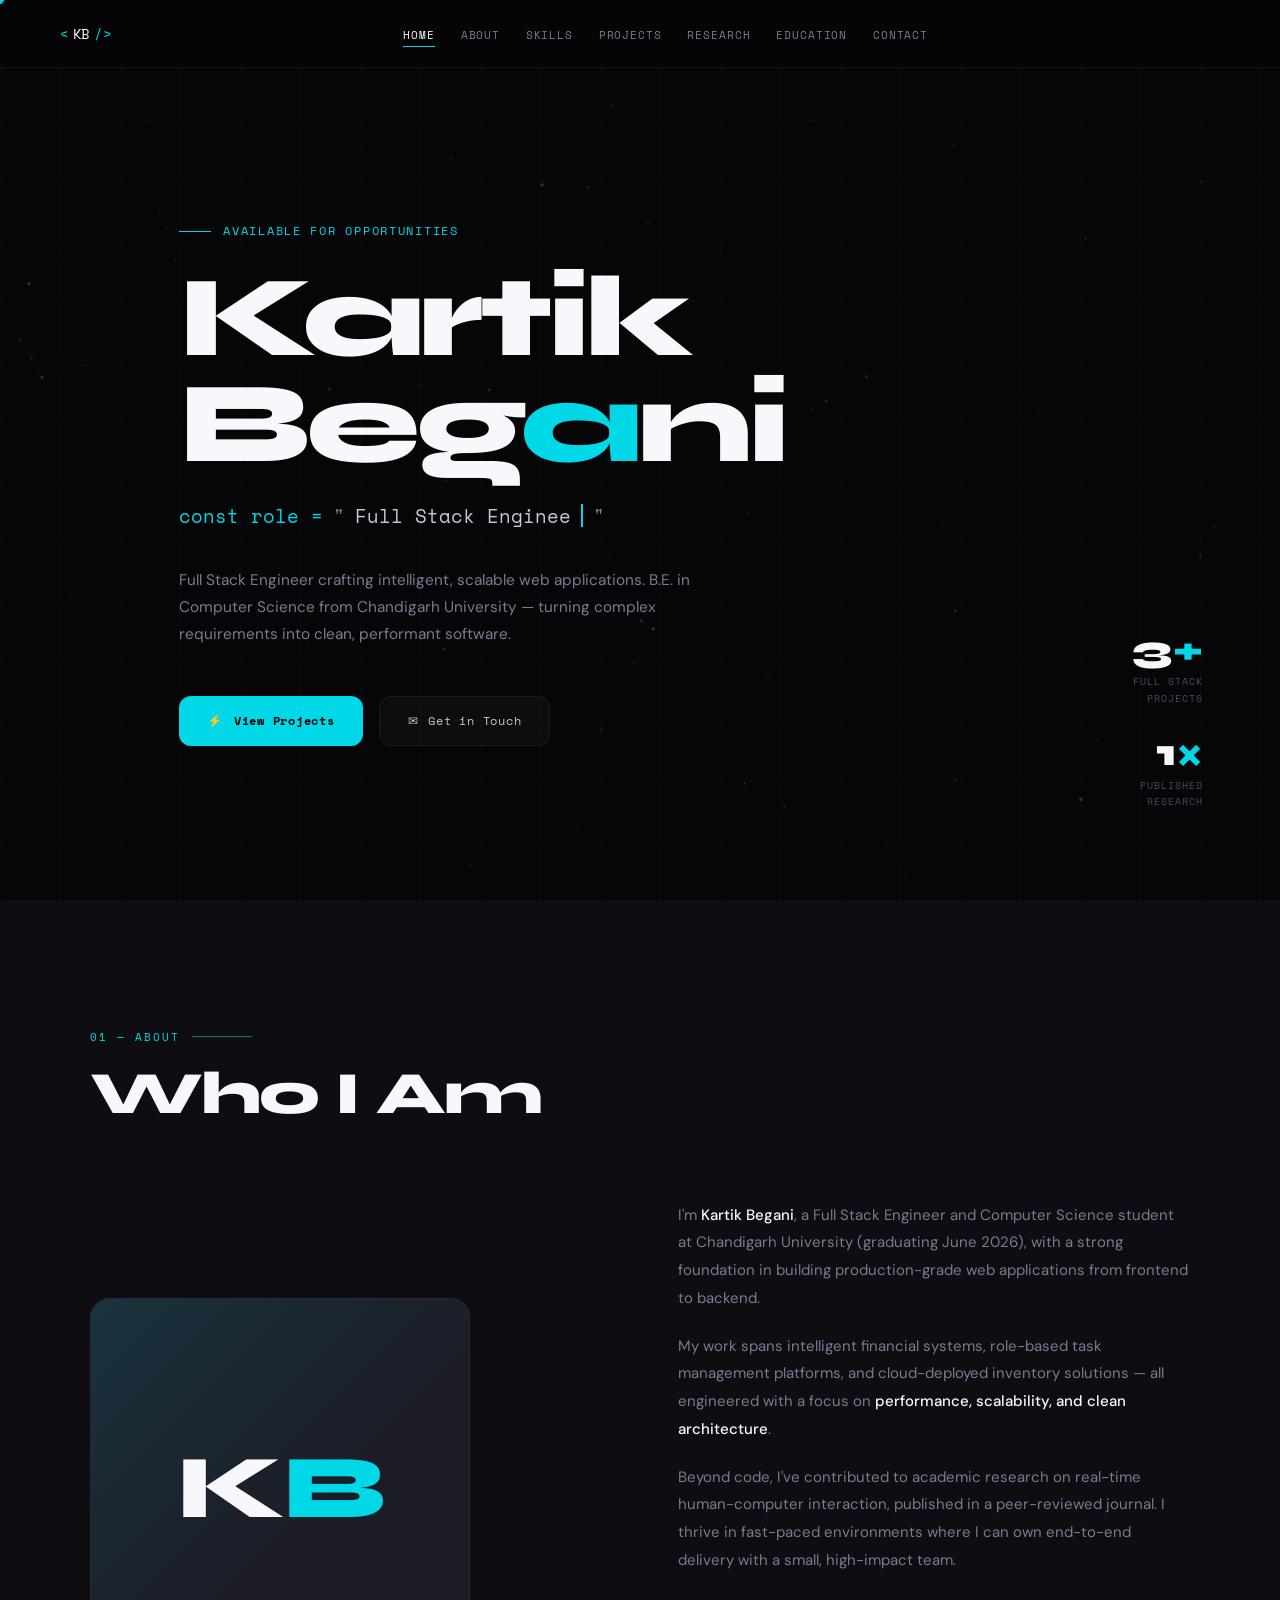
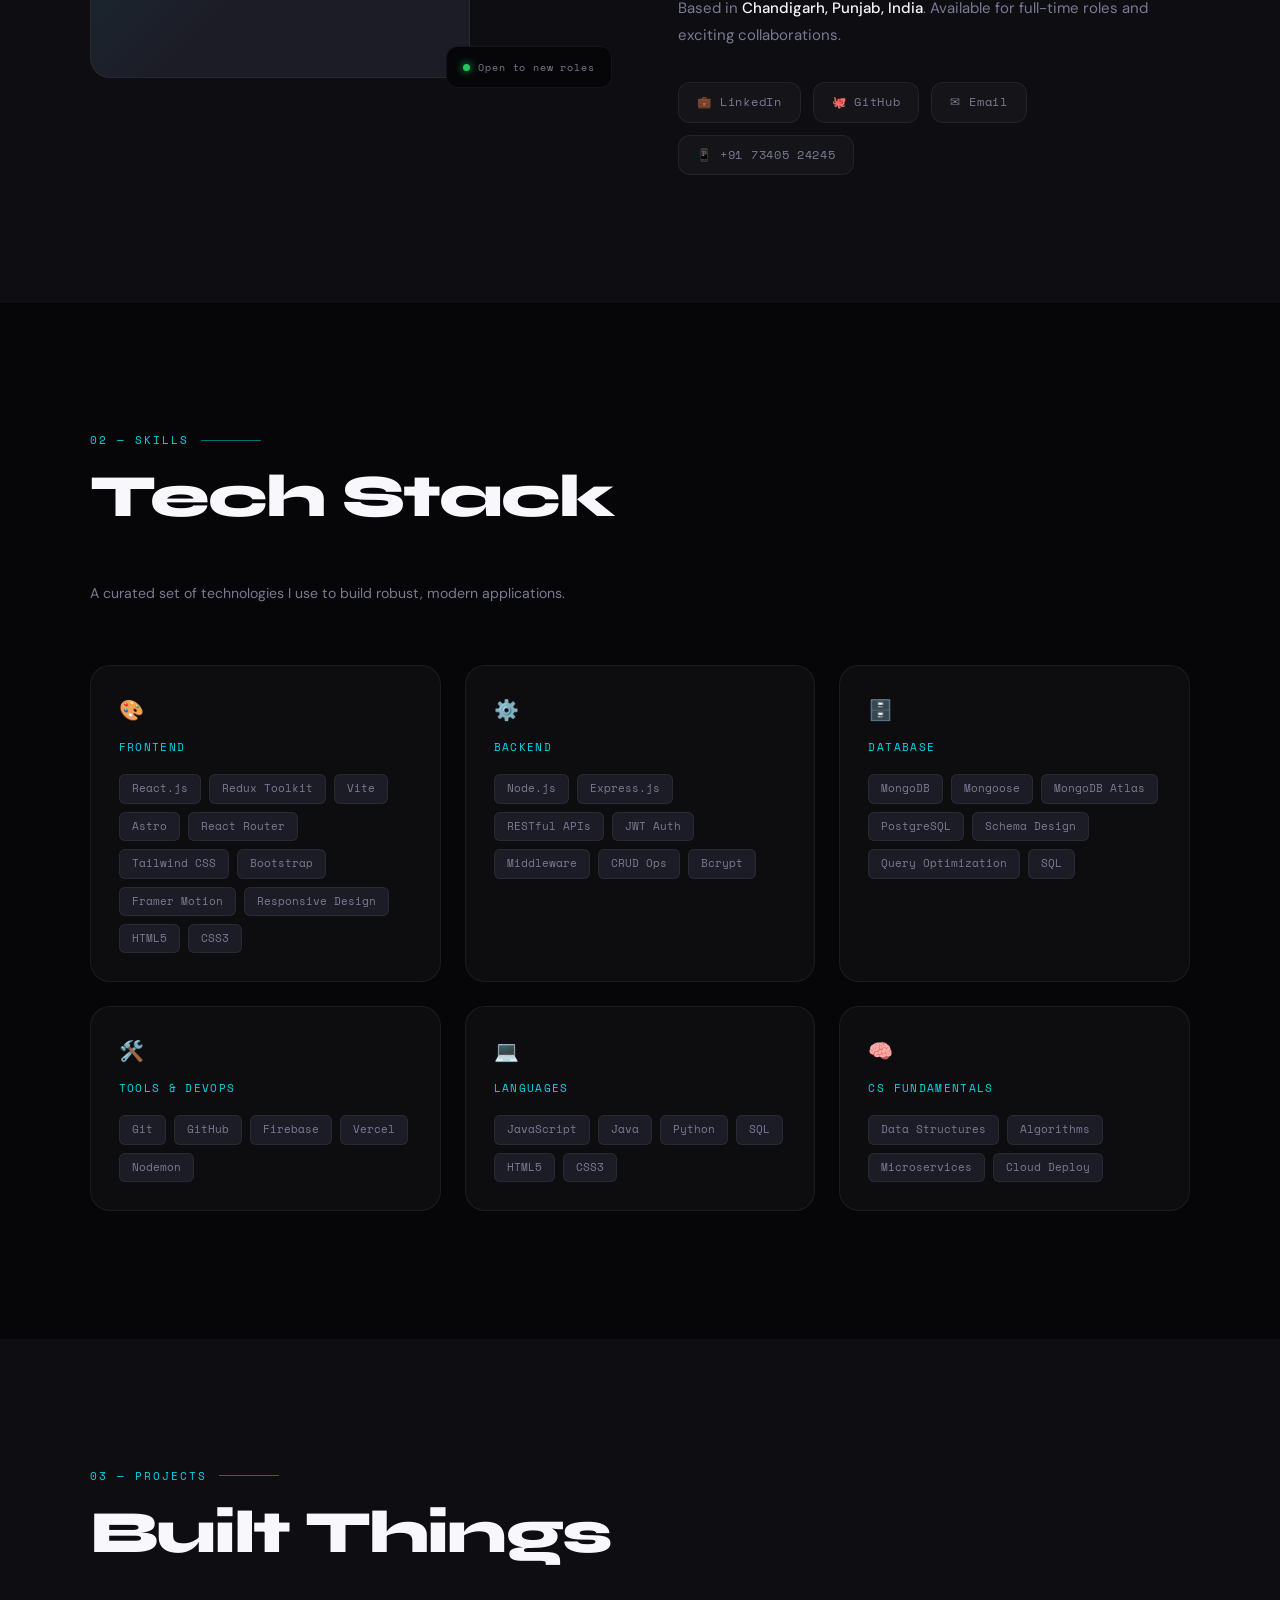
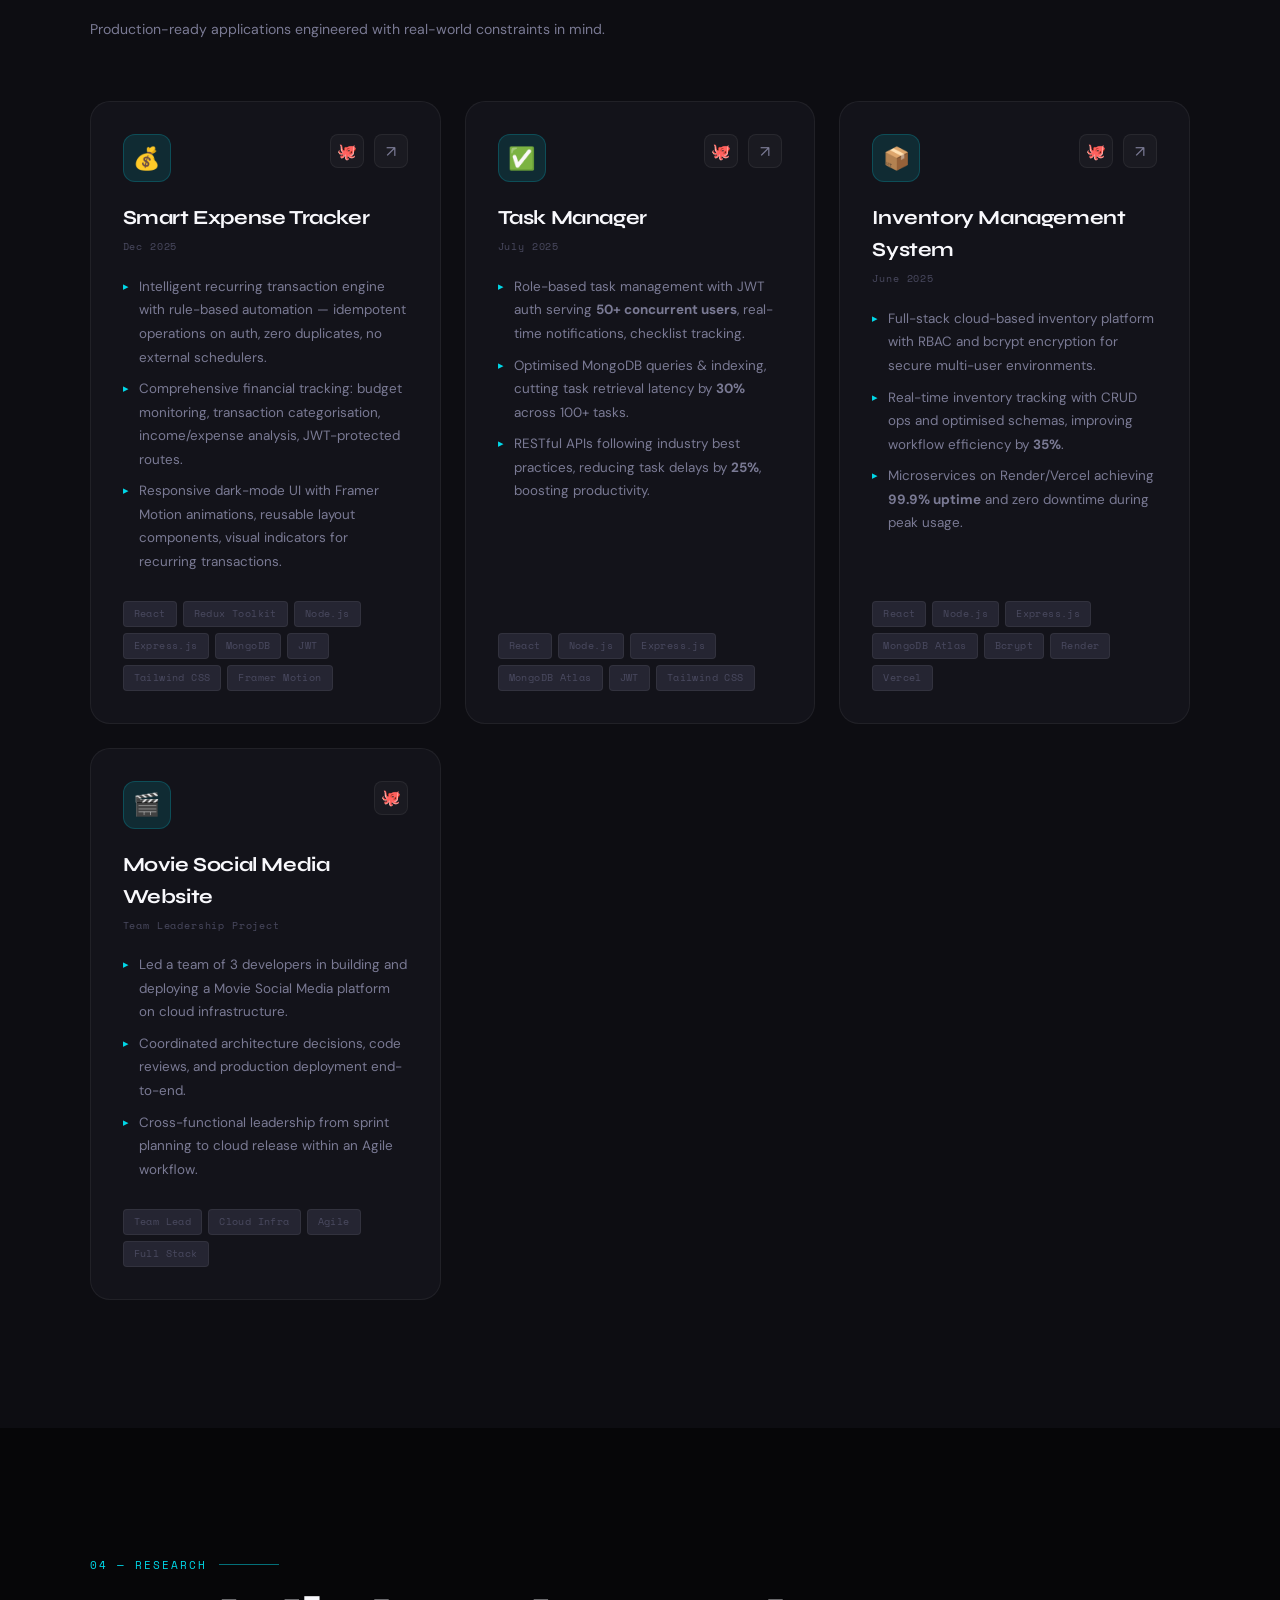
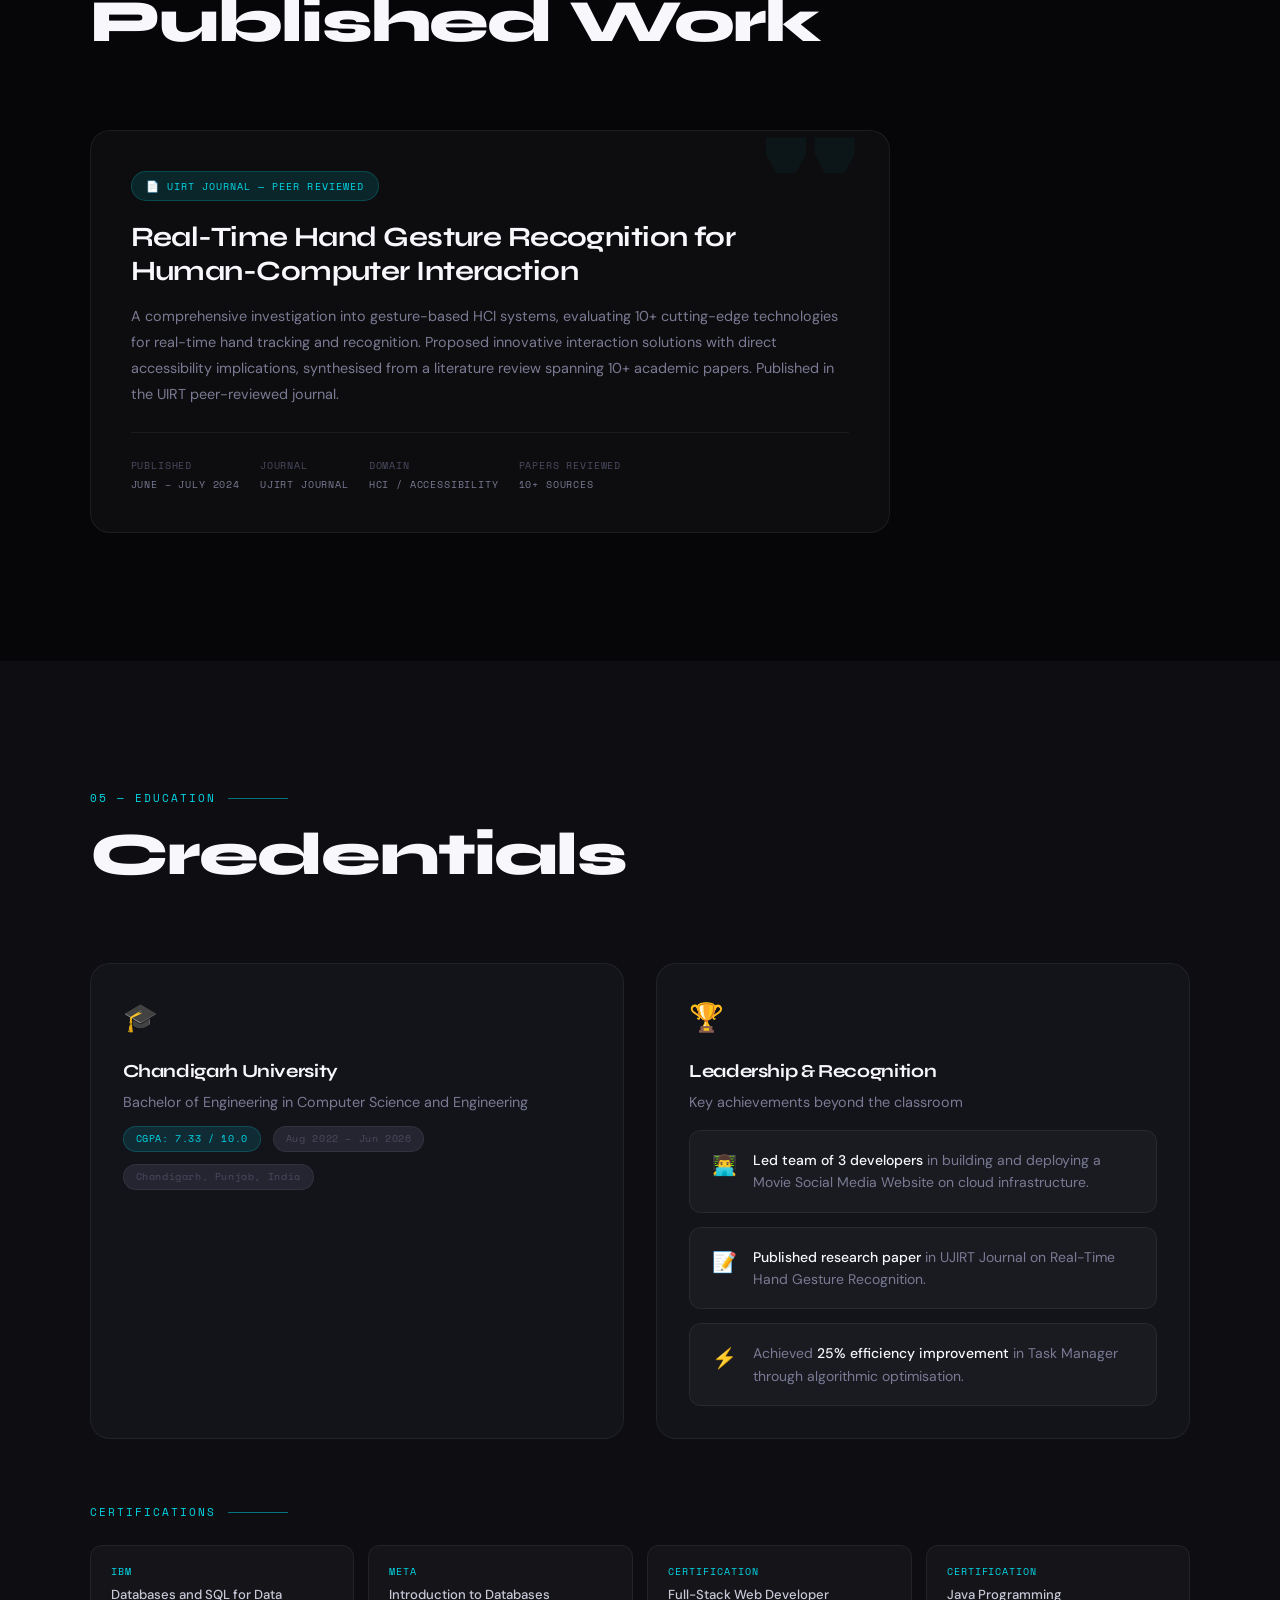
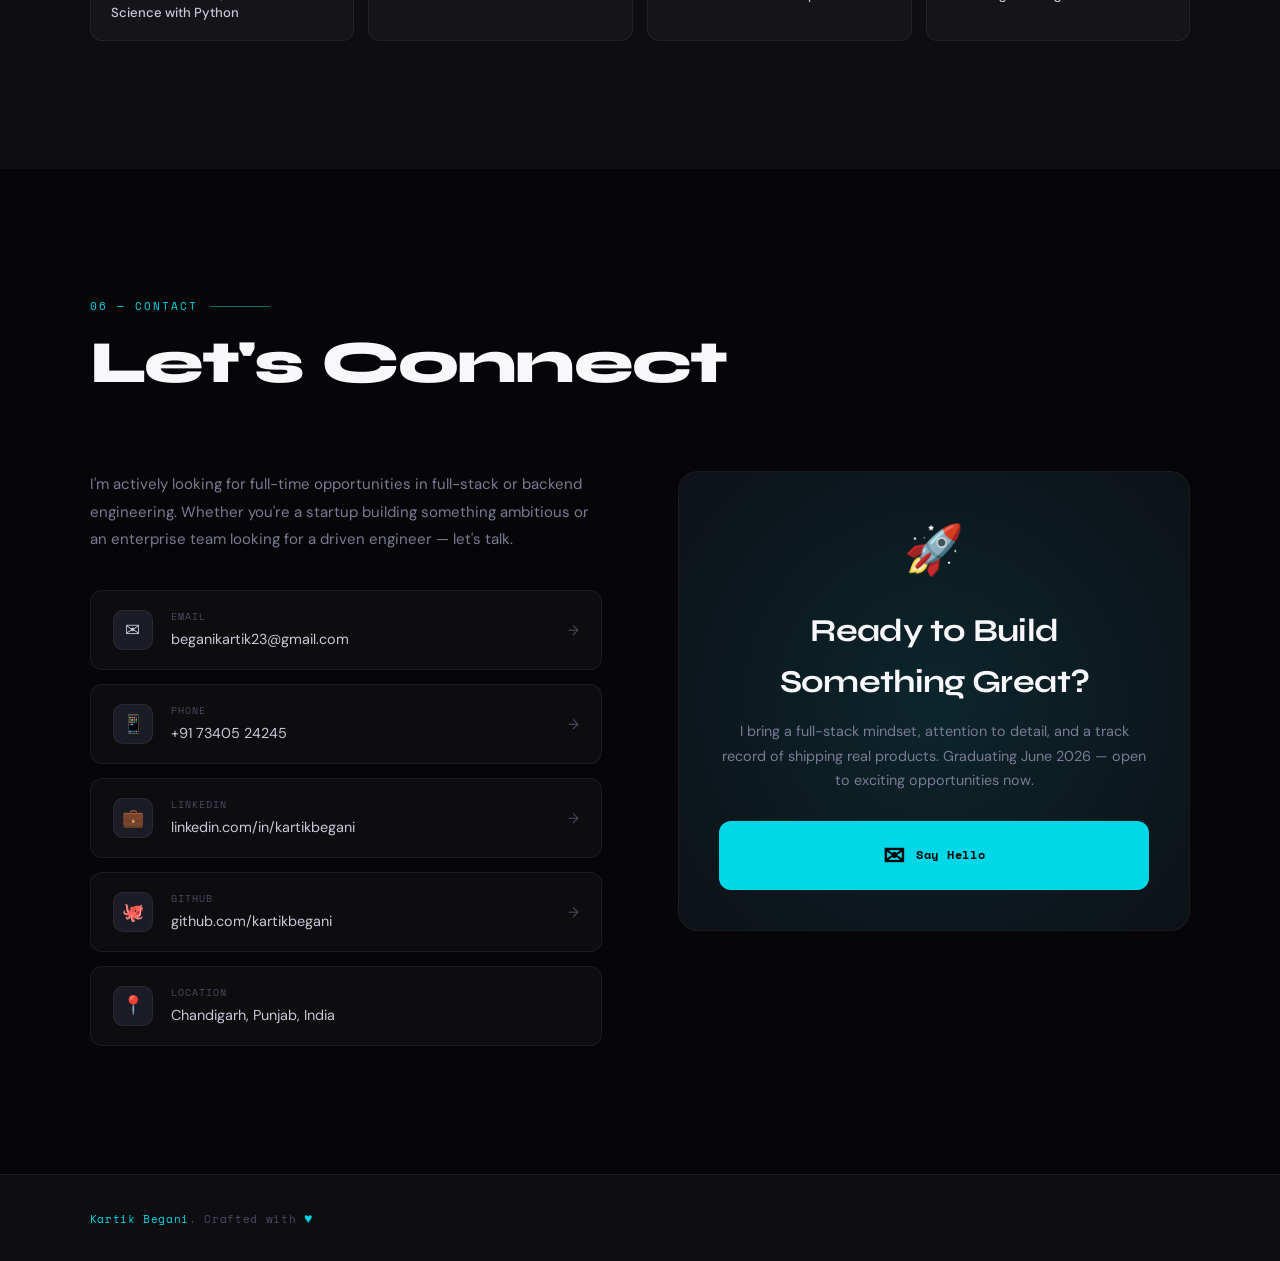
==== index.html @ 0af0e919 "Portfolio" ====
<!DOCTYPE html>
<html lang="en" data-theme="dark">
<head>
<meta charset="UTF-8">
<meta name="viewport" content="width=device-width, initial-scale=1.0">
<title>Kartik Begani — Full Stack Engineer</title>
<link rel="preconnect" href="https://fonts.googleapis.com">
<link rel="preconnect" href="https://fonts.gstatic.com" crossorigin>
<link href="https://fonts.googleapis.com/css2?family=Syne:wght@400;500;600;700;800&family=Space+Mono:ital,wght@0,400;0,700;1,400&family=DM+Sans:ital,opsz,wght@0,9..40,300;0,9..40,400;0,9..40,500;1,9..40,300&display=swap" rel="stylesheet">

<style>
/* ============================================================
   CSS CUSTOM PROPERTIES
============================================================ */
:root {
  --bg-0: #060608;
  --bg-1: #0d0d12;
  --bg-2: #13131a;
  --bg-3: #1c1c26;
  --bg-4: #252532;
  --surface: rgba(255,255,255,0.03);
  --surface-hover: rgba(255,255,255,0.06);
  --border: rgba(255,255,255,0.06);
  --border-hover: rgba(0,210,220,0.3);
  --accent: #00d8e8;
  --accent-dim: rgba(0,216,232,0.12);
  --accent-glow: rgba(0,216,232,0.25);
  --accent-2: #7b5ea7;
  --accent-3: #e879a0;
  --text-0: #f8f8fc;
  --text-1: #c8c8d8;
  --text-2: #7a7a94;
  --text-3: #4a4a60;
  --font-display: 'Syne', sans-serif;
  --font-mono: 'Space Mono', monospace;
  --font-body: 'DM Sans', sans-serif;
  --nav-h: 68px;
  --radius: 12px;
  --radius-lg: 20px;
  --transition: 0.3s cubic-bezier(0.4, 0, 0.2, 1);
}

/* ============================================================
   RESET & BASE  — hide native cursor, show only dot+ring
============================================================ */
* { box-sizing: border-box; margin: 0; padding: 0; cursor: none !important; }
*::before, *::after { box-sizing: border-box; }
html { scroll-behavior: smooth; font-size: 16px; }
body {
  font-family: var(--font-body);
  background: var(--bg-0);
  color: var(--text-1);
  line-height: 1.6;
  overflow-x: hidden;
}
a { color: inherit; text-decoration: none; }
img { display: block; max-width: 100%; }
ul { list-style: none; }
button { border: none; background: none; font-family: inherit; }

/* On touch / no-hover devices restore normal cursor */
@media (hover: none) {
  * { cursor: auto !important; }
  #cursor-dot, #cursor-ring { display: none !important; }
}

/* ============================================================
   SCROLL PROGRESS BAR
============================================================ */
#progress-bar {
  position: fixed; top: 0; left: 0;
  height: 2px; width: 0%;
  background: linear-gradient(90deg, var(--accent), var(--accent-2), var(--accent-3));
  z-index: 1000;
  transition: width 0.1s linear;
}

/* ============================================================
   CUSTOM CURSOR  — small dot centred inside a larger ring
============================================================ */
#cursor-dot {
  position: fixed;
  width: 7px; height: 7px;
  background: var(--accent);
  border-radius: 50%;
  pointer-events: none;
  z-index: 10000;
  transform: translate(-50%, -50%);
  top: 0; left: 0;
  transition: width .2s, height .2s;
  will-change: left, top;
}
#cursor-ring {
  position: fixed;
  width: 34px; height: 34px;
  border: 1.5px solid rgba(0,216,232,0.45);
  border-radius: 50%;
  pointer-events: none;
  z-index: 9999;
  transform: translate(-50%, -50%);
  top: 0; left: 0;
  transition: width .28s ease, height .28s ease, border-color .28s ease;
  will-change: left, top;
}
/* Enlarge ring when hovering interactive elements */
body.cursor-hover #cursor-ring {
  width: 56px; height: 56px;
  border-color: rgba(0,216,232,0.8);
}
body.cursor-hover #cursor-dot {
  width: 5px; height: 5px;
}

/* ============================================================
   NAVIGATION
============================================================ */
nav {
  position: fixed; top: 0; left: 0; right: 0;
  height: var(--nav-h);
  z-index: 900;
  display: flex; align-items: center; justify-content: space-between;
  padding: 0 clamp(16px, 5vw, 60px);
  gap: 12px;
  backdrop-filter: blur(20px) saturate(180%);
  -webkit-backdrop-filter: blur(20px) saturate(180%);
  background: rgba(6,6,8,0.75);
  border-bottom: 1px solid var(--border);
}

.nav-logo {
  font-family: var(--font-mono);
  font-size: 0.9rem;
  color: var(--text-0);
  letter-spacing: -0.02em;
  display: flex; align-items: center; gap: 4px;
  flex-shrink: 0;
  white-space: nowrap;
}
.nav-logo span { color: var(--accent); }

.nav-links {
  display: flex; align-items: center;
  gap: clamp(14px, 2vw, 32px);
  flex: 1; justify-content: center;
}
.nav-link {
  font-family: var(--font-mono);
  font-size: 0.7rem; letter-spacing: 0.08em; text-transform: uppercase;
  color: var(--text-2);
  position: relative; padding-bottom: 2px;
  transition: color var(--transition);
  white-space: nowrap;
}
.nav-link::after {
  content: ''; position: absolute; bottom: -2px; left: 0;
  height: 1px; width: 0; background: var(--accent);
  transition: width var(--transition);
}
.nav-link:hover, .nav-link.active { color: var(--text-0); }
.nav-link.active::after, .nav-link:hover::after { width: 100%; }

.nav-actions { display: flex; align-items: center; flex-shrink: 0; }

.hamburger { display: none; flex-direction: column; gap: 5px; padding: 8px; flex-shrink: 0; }
.hamburger span { display: block; width: 22px; height: 1.5px; background: var(--text-1); transition: all var(--transition); }
.hamburger.open span:nth-child(1) { transform: translateY(6.5px) rotate(45deg); }
.hamburger.open span:nth-child(2) { opacity: 0; }
.hamburger.open span:nth-child(3) { transform: translateY(-6.5px) rotate(-45deg); }

.nav-close {
  display: none;
  position: absolute;
  top: 18px; right: 20px;
  width: 36px; height: 36px;
  border-radius: 50%;
  background: var(--surface);
  border: 1px solid var(--border);
  color: var(--text-1);
  font-size: 14px;
  align-items: center; justify-content: center;
  transition: all var(--transition);
  flex-shrink: 0;
}
.nav-close:hover {
  background: var(--accent-dim);
  border-color: var(--border-hover);
  color: var(--accent);
}
@media (max-width: 768px) {
  .nav-close { display: flex; }
}

@media (max-width: 768px) {
  .nav-links {
    position: fixed; top: 0; right: 0;
    width: 72vw; max-width: 300px; height: 100svh;
    background: var(--bg-1);
    flex-direction: column; align-items: flex-start; justify-content: flex-start;
    padding: calc(var(--nav-h) + 24px) 32px 40px;
    gap: 20px;
    border-left: 1px solid var(--border);
    box-shadow: -12px 0 40px rgba(0,0,0,0.5);
    transform: translateX(100%);
    transition: transform var(--transition);
    z-index: 800;
  }
  .nav-links.open { transform: translateX(0); }
  .nav-link { font-size: 0.85rem; }
  .hamburger { display: flex; }
}

.icon-mail {
  font-size: 26px; /* adjust as needed */
}
.icon-mail-2 {
  font-size: 14px; /* adjust as needed */
}
/* ============================================================
   HERO
============================================================ */
#hero { position: relative; min-height: 100svh; display: flex; align-items: center; overflow: hidden; }
#hero-canvas { position: absolute; inset: 0; width: 100%; height: 100%; opacity: 0.5; pointer-events: none;}
.hero-grid-overlay {
  position: absolute; inset: 0;
  background-image:
    linear-gradient(var(--border) 1px, transparent 1px),
    linear-gradient(90deg, var(--border) 1px, transparent 1px);
  background-size: 60px 60px; opacity: 0.4;
}
.hero-content {
  position: relative; z-index: 2;
  padding: 0 clamp(24px, 7vw, 120px);
  padding-top: var(--nav-h);
  max-width: 1400px; width: 100%;
}
.hero-label {
  font-family: var(--font-mono); font-size: 0.72rem; letter-spacing: 0.15em; text-transform: uppercase;
  color: var(--accent); margin-bottom: 24px;
  opacity: 0; animation: fadeUp .8s .3s forwards;
  display: flex; align-items: center; gap: 12px;
}
.hero-label::before { content: ''; display: block; width: 32px; height: 1px; background: var(--accent); }
.hero-name {
  font-family: var(--font-display); font-size: clamp(52px, 9vw, 130px); font-weight: 800;
  line-height: 0.92; color: var(--text-0); letter-spacing: -0.04em;
  opacity: 0; animation: fadeUp .9s .5s forwards; margin-bottom: 24px;
}
.hero-name .accent-char { color: var(--accent); }
.hero-title-wrap {
  font-family: var(--font-mono); font-size: clamp(14px, 1.5vw, 20px); color: var(--text-2);
  margin-bottom: 36px; opacity: 0; animation: fadeUp .9s .7s forwards;
  display: flex; align-items: center; gap: 10px; flex-wrap: wrap;
}
.hero-title-wrap .prefix { color: var(--accent); }
#typed-title { color: var(--text-1); }
.cursor-blink {
  display: inline-block; width: 2px; height: 1.2em; background: var(--accent);
  vertical-align: text-bottom; animation: blink 1s step-end infinite;
}
@keyframes blink { 0%,100%{opacity:1} 50%{opacity:0} }
.hero-desc {
  max-width: 520px; font-size: clamp(15px, 1.2vw, 17px); color: var(--text-2);
  line-height: 1.75; margin-bottom: 48px; opacity: 0; animation: fadeUp .9s .9s forwards;
}
.hero-actions { display: flex; gap: 16px; flex-wrap: wrap; opacity: 0; animation: fadeUp .9s 1.1s forwards; }

.btn-primary {
  display: inline-flex; align-items: center; gap: 10px; padding: 14px 28px;
  background: var(--accent); color: #060608;
  font-family: var(--font-mono); font-size: 0.78rem; letter-spacing: 0.06em; font-weight: 700;
  border-radius: var(--radius); transition: all var(--transition); position: relative; overflow: hidden;
}
.btn-primary::before { content: ''; position: absolute; inset: 0; background: rgba(255,255,255,.15); opacity: 0; transition: opacity var(--transition); }
.btn-primary:hover { transform: translateY(-2px); box-shadow: 0 12px 40px var(--accent-glow); }
.btn-primary:hover::before { opacity: 1; }

.btn-outline {
  display: inline-flex; align-items: center; gap: 10px; padding: 14px 28px;
  border: 1px solid var(--border); color: var(--text-1);
  font-family: var(--font-mono); font-size: 0.78rem; letter-spacing: 0.06em;
  border-radius: var(--radius); transition: all var(--transition); background: var(--surface);
}
.btn-outline:hover { border-color: var(--border-hover); color: var(--accent); transform: translateY(-2px); background: var(--accent-dim); }

.hero-stats {
  position: absolute; right: clamp(24px, 6vw, 100px); bottom: 10%;
  display: flex; flex-direction: column; gap: 28px;
  opacity: 0; animation: fadeLeft .9s 1.3s forwards;
}
.stat-item { text-align: right; }
.stat-num { font-family: var(--font-display); font-size: clamp(28px, 3vw, 44px); font-weight: 800; color: var(--text-0); line-height: 1; }
.stat-num .accent { color: var(--accent); }
.stat-label { font-family: var(--font-mono); font-size: 0.65rem; letter-spacing: 0.1em; text-transform: uppercase; color: var(--text-3); margin-top: 4px; }

.scroll-indicator {
  position: absolute; bottom: 32px; left: 50%; transform: translateX(-50%);
  display: flex; flex-direction: column; align-items: center; gap: 8px;
  opacity: 0; animation: fadeIn 1s 1.8s forwards;
}
.scroll-line { width: 1px; height: 48px; background: linear-gradient(to bottom, transparent, var(--accent)); animation: scrollPulse 2s ease-in-out infinite; }
.scroll-text { font-family: var(--font-mono); font-size: 0.6rem; letter-spacing: 0.15em; text-transform: uppercase; writing-mode: vertical-rl; transform: rotate(180deg); color: var(--text-3); }
@keyframes scrollPulse { 0%,100%{opacity:.3} 50%{opacity:1} }
@keyframes fadeUp  { from{opacity:0;transform:translateY(30px)}  to{opacity:1;transform:translateY(0)} }
@keyframes fadeLeft{ from{opacity:0;transform:translateX(30px)}  to{opacity:1;transform:translateX(0)} }
@keyframes fadeIn  { from{opacity:0} to{opacity:1} }
@media (max-width: 768px) { .hero-stats,.scroll-indicator { display: none; } }

/* ============================================================
   SECTIONS — COMMON
============================================================ */
section { padding: clamp(80px, 10vw, 140px) clamp(24px, 7vw, 120px); }
.section-label {
  font-family: var(--font-mono); font-size: .7rem; letter-spacing: .18em; text-transform: uppercase;
  color: var(--accent); display: flex; align-items: center; gap: 12px; margin-bottom: 16px;
}
.section-label::after { content: ''; flex: 1; max-width: 60px; height: 1px; background: var(--accent); opacity: .5; }
.section-title {
  font-family: var(--font-display); font-size: clamp(32px,5vw,60px); font-weight: 800;
  color: var(--text-0); letter-spacing: -.03em; line-height: 1.05;
  margin-bottom: clamp(40px, 6vw, 80px);
}
.section-subtitle {
  font-size: clamp(14px,1.1vw,17px); color: var(--text-2); max-width: 560px; line-height: 1.75;
  margin-top: -24px; margin-bottom: clamp(32px,5vw,60px);
}

/* reveal on scroll */
.reveal { opacity: 0; transform: translateY(40px); transition: opacity .8s cubic-bezier(.4,0,.2,1), transform .8s cubic-bezier(.4,0,.2,1); }
.reveal.visible { opacity: 1; transform: translateY(0); }
.reveal-delay-1 { transition-delay: .1s; }
.reveal-delay-2 { transition-delay: .2s; }
.reveal-delay-3 { transition-delay: .3s; }
.reveal-delay-4 { transition-delay: .4s; }
.reveal-delay-5 { transition-delay: .5s; }

/* ============================================================
   ABOUT
============================================================ */
#about { background: var(--bg-1); }
.about-grid { display: grid; grid-template-columns: 1fr 1fr; gap: clamp(40px,6vw,100px); align-items: center; }
.about-avatar-wrap { position: relative; }
.about-avatar {
  width: 100%; max-width: 380px; aspect-ratio: 1;
  border-radius: var(--radius-lg); background: var(--bg-3); border: 1px solid var(--border);
  display: flex; align-items: center; justify-content: center; position: relative; overflow: hidden;
}
.about-avatar::before { content: ''; position: absolute; inset: 0; background: linear-gradient(135deg, var(--accent-dim), transparent 60%); }
.avatar-initials { font-family: var(--font-display); font-size: clamp(48px,8vw,90px); font-weight: 800; color: var(--text-0); letter-spacing: -.04em; position: relative; z-index: 1; }
.avatar-initials span { color: var(--accent); }
.avatar-badge { position: absolute; bottom: -10px; right: -10px; background: var(--bg-0); border: 1px solid var(--border); border-radius: var(--radius); padding: 12px 16px; }
.avatar-badge-status { display: flex; align-items: center; gap: 8px; font-family: var(--font-mono); font-size: .65rem; letter-spacing: .08em; color: var(--text-2); }
.status-dot { width: 7px; height: 7px; border-radius: 50%; background: #22c55e; box-shadow: 0 0 8px #22c55e; animation: pulseGreen 2s ease infinite; }
@keyframes pulseGreen { 0%,100%{box-shadow:0 0 4px #22c55e} 50%{box-shadow:0 0 14px #22c55e} }
.about-text p { font-size: clamp(15px,1.1vw,17px); color: var(--text-2); line-height: 1.85; margin-bottom: 20px; }
.about-text p:last-of-type { margin-bottom: 32px; }
.about-text strong { color: var(--text-0); font-weight: 500; }
.about-links { display: flex; gap: 12px; flex-wrap: wrap; margin-top: 8px; }
.social-link {
  display: inline-flex; align-items: center; gap: 8px; padding: 10px 18px;
  border: 1px solid var(--border); border-radius: var(--radius);
  font-family: var(--font-mono); font-size: .72rem; letter-spacing: .06em;
  color: var(--text-2); background: var(--surface); transition: all var(--transition);
}
.social-link:hover { border-color: var(--border-hover); color: var(--accent); background: var(--accent-dim); transform: translateY(-2px); }
@media (max-width: 900px) { .about-grid { grid-template-columns: 1fr; } .about-avatar { max-width: 220px; } }

/* ============================================================
   SKILLS
============================================================ */
#skills { background: var(--bg-0); }
.skills-container { display: grid; grid-template-columns: repeat(auto-fit,minmax(280px,1fr)); gap: 24px; }
.skill-group {
  background: var(--surface); border: 1px solid var(--border); border-radius: var(--radius-lg);
  padding: 28px; transition: all var(--transition); position: relative; overflow: hidden;
}
.skill-group::before { content: ''; position: absolute; top:0;left:0;right:0; height: 2px; background: linear-gradient(90deg,var(--accent),transparent); opacity:0; transition: opacity var(--transition); }
.skill-group:hover { border-color:var(--border-hover); background:var(--surface-hover); transform:translateY(-4px); box-shadow:0 20px 60px rgba(0,0,0,.3),0 0 0 1px var(--border-hover); }
.skill-group:hover::before { opacity: 1; }
.skill-group-icon { font-size: 20px; margin-bottom: 12px; }
.skill-group-title { font-family: var(--font-mono); font-size: .7rem; letter-spacing: .12em; text-transform: uppercase; color: var(--accent); margin-bottom: 18px; }
.skill-tags { display: flex; flex-wrap: wrap; gap: 8px; }
.skill-tag { padding: 5px 12px; background: var(--bg-3); border: 1px solid var(--border); border-radius: 6px; font-family: var(--font-mono); font-size: .68rem; color: var(--text-2); transition: all var(--transition); }
.skill-group:hover .skill-tag { border-color: rgba(0,216,232,.15); color: var(--text-1); }
.skill-tag:hover { background: var(--accent-dim) !important; border-color: var(--accent) !important; color: var(--accent) !important; transform: translateY(-1px); }

/* ============================================================
   PROJECTS
============================================================ */
#projects { background: var(--bg-1); }
.projects-grid { display: grid; grid-template-columns: repeat(auto-fit,minmax(340px,1fr)); gap: 24px; }
.project-card {
  background: var(--bg-2); border: 1px solid var(--border); border-radius: var(--radius-lg);
  padding: 32px; display: flex; flex-direction: column; gap: 20px;
  transition: all var(--transition); position: relative; overflow: hidden;
}
.project-card::after {
  content: ''; position: absolute; inset: 0;
  background: radial-gradient(600px circle at var(--mouse-x,50%) var(--mouse-y,50%), rgba(0,216,232,.04), transparent 40%);
  opacity: 0; transition: opacity var(--transition); pointer-events: none;
}
.project-card:hover::after { opacity: 1; }
.project-card:hover { border-color: var(--border-hover); transform: translateY(-6px); box-shadow: 0 30px 80px rgba(0,0,0,.4),0 0 0 1px var(--border-hover); }
.project-header { display: flex; align-items: flex-start; justify-content: space-between; gap: 16px; }
.project-icon { width:48px;height:48px;border-radius:12px;background:var(--accent-dim);border:1px solid rgba(0,216,232,.2);display:flex;align-items:center;justify-content:center;font-size:22px;flex-shrink:0; }
.project-links { display: flex; gap: 10px; }
.project-link-btn { width:34px;height:34px;border-radius:8px;background:var(--surface);border:1px solid var(--border);display:flex;align-items:center;justify-content:center;font-size:16px;color:var(--text-2);transition:all var(--transition); }
.project-link-btn:hover { background:var(--accent-dim);border-color:var(--border-hover);color:var(--accent);transform:scale(1.1); }
.project-title { font-family:var(--font-display);font-size:1.25rem;font-weight:700;color:var(--text-0);letter-spacing:-.02em; }
.project-date { font-family:var(--font-mono);font-size:.65rem;letter-spacing:.08em;color:var(--text-3);margin-top:4px; }
.project-desc { font-size:.875rem;color:var(--text-2);line-height:1.75; }
.project-desc li { position:relative;padding-left:16px;margin-bottom:8px;font-size:.84rem; }
.project-desc li::before { content:'▸';position:absolute;left:0;color:var(--accent);font-size:.7rem;top:2px; }
.project-stack { display:flex;flex-wrap:wrap;gap:6px;margin-top:auto; }
.stack-badge { padding:4px 10px;background:var(--bg-4);border-radius:4px;font-family:var(--font-mono);font-size:.62rem;letter-spacing:.04em;color:var(--text-3);border:1px solid var(--border);transition:all var(--transition); }
.project-card:hover .stack-badge { color:var(--text-2);border-color:rgba(0,216,232,.15); }

/* ============================================================
   RESEARCH
============================================================ */
#research { background: var(--bg-0); }
.research-card {
  background:var(--surface);border:1px solid var(--border);border-radius:var(--radius-lg);
  padding:40px;max-width:800px;transition:all var(--transition);position:relative;overflow:hidden;
}
.research-card::before { content:'"';position:absolute;top:-20px;right:30px;font-family:var(--font-display);font-size:160px;font-weight:800;color:var(--accent);opacity:.04;line-height:1; }
.research-card:hover { border-color:var(--border-hover);box-shadow:0 20px 60px rgba(0,0,0,.2); }
.research-journal { display:inline-flex;align-items:center;gap:8px;padding:6px 14px;background:var(--accent-dim);border:1px solid rgba(0,216,232,.2);border-radius:20px;font-family:var(--font-mono);font-size:.65rem;letter-spacing:.1em;text-transform:uppercase;color:var(--accent);margin-bottom:20px; }
.research-title { font-family:var(--font-display);font-size:clamp(20px,2.5vw,28px);font-weight:700;color:var(--text-0);letter-spacing:-.02em;margin-bottom:16px;line-height:1.2; }
.research-desc { color:var(--text-2);font-size:.9rem;line-height:1.8; }
.research-meta { display:flex;align-items:center;gap:20px;margin-top:24px;padding-top:24px;border-top:1px solid var(--border);flex-wrap:wrap; }
.research-meta-item { font-family:var(--font-mono);font-size:.65rem;letter-spacing:.08em;text-transform:uppercase;color:var(--text-3); }
.research-meta-item span { color:var(--text-2);display:block;margin-top:2px; }

/* ============================================================
   EDUCATION
============================================================ */
#education { background: var(--bg-1); }
.education-grid { display:grid;grid-template-columns:1fr 1fr;gap:32px; }
.edu-card { background:var(--bg-2);border:1px solid var(--border);border-radius:var(--radius-lg);padding:32px;transition:all var(--transition);position:relative;overflow:hidden; }
.edu-card::before { content:'';position:absolute;bottom:0;left:0;right:0;height:2px;background:linear-gradient(90deg,var(--accent),var(--accent-2));opacity:0;transition:opacity var(--transition); }
.edu-card:hover { border-color:var(--border-hover);transform:translateY(-4px); }
.edu-card:hover::before { opacity:1; }
.edu-icon { font-size:28px;margin-bottom:16px; }
.edu-school { font-family:var(--font-display);font-size:1.15rem;font-weight:700;color:var(--text-0);letter-spacing:-.02em;margin-bottom:6px; }
.edu-degree { font-size:.9rem;color:var(--text-2);margin-bottom:12px;line-height:1.5; }
.edu-meta { display:flex;align-items:center;gap:12px;flex-wrap:wrap; }
.edu-meta-chip { display:inline-flex;align-items:center;gap:6px;padding:4px 12px;background:var(--bg-4);border:1px solid var(--border);border-radius:20px;font-family:var(--font-mono);font-size:.63rem;letter-spacing:.06em;color:var(--text-3); }
.edu-meta-chip.highlight { background:var(--accent-dim);border-color:rgba(0,216,232,.2);color:var(--accent); }
.certs-grid { display:grid;grid-template-columns:repeat(auto-fit,minmax(200px,1fr));gap:14px; }
.cert-card { background:var(--surface);border:1px solid var(--border);border-radius:var(--radius);padding:18px 20px;transition:all var(--transition); }
.cert-card:hover { border-color:var(--border-hover);background:var(--accent-dim);transform:translateY(-3px); }
.cert-issuer { font-family:var(--font-mono);font-size:.6rem;letter-spacing:.1em;text-transform:uppercase;color:var(--accent);margin-bottom:6px; }
.cert-name { font-size:.82rem;color:var(--text-1);line-height:1.4;font-weight:500; }
.achievements-list { display:flex;flex-direction:column;gap:14px; }
.achievement-item { display:flex;align-items:flex-start;gap:16px;padding:18px 22px;background:var(--surface);border:1px solid var(--border);border-radius:var(--radius);transition:all var(--transition); }
.achievement-item:hover { border-color:var(--border-hover);background:var(--accent-dim); }
.achievement-icon { font-size:20px;flex-shrink:0; }
.achievement-text { font-size:.875rem;color:var(--text-2);line-height:1.6; }
.achievement-text strong { color:var(--text-0);font-weight:500; }
@media (max-width:768px) { .education-grid { grid-template-columns:1fr; } }

/* ============================================================
   CONTACT
============================================================ */
#contact { background: var(--bg-0); }
.contact-layout { display:grid;grid-template-columns:1fr 1fr;gap:clamp(40px,6vw,100px);align-items:start; }
.contact-intro { font-size:clamp(15px,1.1vw,17px);color:var(--text-2);line-height:1.85;margin-bottom:36px; }
.contact-links { display:flex;flex-direction:column;gap:14px; }
.contact-link-item { display:flex;align-items:center;gap:18px;padding:18px 22px;background:var(--surface);border:1px solid var(--border);border-radius:var(--radius);transition:all var(--transition);color:var(--text-1); }
.contact-link-item:hover { border-color:var(--border-hover);background:var(--accent-dim);color:var(--accent);transform:translateX(6px); }
.contact-link-icon { width:40px;height:40px;border-radius:10px;background:var(--bg-3);border:1px solid var(--border);display:flex;align-items:center;justify-content:center;font-size:18px;flex-shrink:0;transition:all var(--transition); }
.contact-link-item:hover .contact-link-icon { background:var(--accent-dim);border-color:rgba(0,216,232,.3); }
.contact-link-meta { flex:1;min-width:0; }
.contact-link-label { font-family:var(--font-mono);font-size:.62rem;letter-spacing:.1em;text-transform:uppercase;color:var(--text-3);margin-bottom:3px;transition:color var(--transition); }
.contact-link-item:hover .contact-link-label { color:var(--accent); }
.contact-link-value { font-size:.9rem;color:var(--text-1);transition:color var(--transition);white-space:nowrap;overflow:hidden;text-overflow:ellipsis; }
.contact-link-item:hover .contact-link-value { color:var(--text-0); }
.contact-link-arrow { color:var(--text-3);font-size:14px;transition:transform var(--transition); }
.contact-link-item:hover .contact-link-arrow { transform:translateX(4px);color:var(--accent); }
.contact-cta { background:var(--bg-1);border:1px solid var(--border);border-radius:var(--radius-lg);padding:40px;text-align:center;position:relative;overflow:hidden; }
.contact-cta::before { content:'';position:absolute;top:-50%;left:-50%;width:200%;height:200%;background:radial-gradient(circle,var(--accent-dim) 0%,transparent 60%);animation:rotateBg 20s linear infinite; }
@keyframes rotateBg { to{transform:rotate(360deg)} }
.contact-cta-content { position:relative;z-index:1; }
.contact-cta-emoji { font-size:48px;margin-bottom:16px; }
.contact-cta-title { font-family:var(--font-display);font-size:clamp(22px,3vw,32px);font-weight:700;color:var(--text-0);letter-spacing:-.02em;margin-bottom:12px; }
.contact-cta-text { font-size:.9rem;color:var(--text-2);margin-bottom:28px;line-height:1.7; }
@media (max-width:768px) { .contact-layout { grid-template-columns:1fr; } }

/* ============================================================
   FOOTER
============================================================ */
footer { background:var(--bg-1);border-top:1px solid var(--border);padding:32px clamp(24px,7vw,120px);display:flex;align-items:center;justify-content:space-between;flex-wrap:wrap;gap:16px; }
.footer-text { font-family:var(--font-mono);font-size:.68rem;letter-spacing:.06em;color:var(--text-3); }
.footer-text span { color:var(--accent); }
.footer-links { display:flex;gap:20px; }
.footer-link { font-family:var(--font-mono);font-size:.68rem;letter-spacing:.08em;text-transform:uppercase;color:var(--text-3);transition:color var(--transition); }
.footer-link:hover { color:var(--accent); }

/* Scrollbar */
::-webkit-scrollbar { width:4px; }
::-webkit-scrollbar-track { background:var(--bg-0); }
::-webkit-scrollbar-thumb { background:var(--bg-4);border-radius:2px; }
::-webkit-scrollbar-thumb:hover { background:var(--accent); }
</style>
</head>
<body>

<div id="progress-bar"></div>
<div id="cursor-dot"></div>
<div id="cursor-ring"></div>

<!-- ===== NAV ===== -->
<nav id="navbar">
  <div class="nav-logo"><span>&lt;</span>KB<span>/&gt;</span></div>

  <ul class="nav-links" id="nav-links">
    <button class="nav-close" id="nav-close" aria-label="Close menu">✕</button>
    <li><a href="#hero"      class="nav-link active">Home</a></li>
    <li><a href="#about"     class="nav-link">About</a></li>
    <li><a href="#skills"    class="nav-link">Skills</a></li>
    <li><a href="#projects"  class="nav-link">Projects</a></li>
    <li><a href="#research"  class="nav-link">Research</a></li>
    <li><a href="#education" class="nav-link">Education</a></li>
    <li><a href="#contact"   class="nav-link">Contact</a></li>
  </ul>

  <div class="nav-actions">
    <button class="hamburger" id="hamburger" aria-label="Toggle menu">
      <span></span><span></span><span></span>
    </button>
  </div>
</nav>

<!-- ===== HERO ===== -->
<section id="hero">
  <canvas id="hero-canvas"></canvas>
  <div class="hero-grid-overlay"></div>
  <div class="hero-content">
    <div class="hero-label">Available for opportunities</div>
    <h1 class="hero-name">Kartik<br>Beg<span class="accent-char">a</span>ni</h1>
    <div class="hero-title-wrap">
      <span class="prefix">const role =</span>
      <span>"</span><span id="typed-title"></span><span class="cursor-blink"></span><span>"</span>
    </div>
    <p class="hero-desc">
      Full Stack Engineer crafting intelligent, scalable web applications. B.E. in Computer Science from
      Chandigarh University — turning complex requirements into clean, performant software.
    </p>
    <div class="hero-actions">
      <a href="#projects" class="btn-primary"><span>⚡</span> View Projects</a>
      <a href="#contact"  class="btn-outline"><span>✉</span> Get in Touch</a>
    </div>
  </div>
  <div class="hero-stats">
    <div class="stat-item"><div class="stat-num">3<span class="accent">+</span></div><div class="stat-label">Full Stack<br>Projects</div></div>
    <div class="stat-item"><div class="stat-num">1<span class="accent">×</span></div><div class="stat-label">Published<br>Research</div></div>
  </div>
</section>

<!-- ===== ABOUT ===== -->
<section id="about">
  <div class="section-label">01 — About</div>
  <h2 class="section-title reveal">Who I Am</h2>
  <div class="about-grid">
    <div class="about-avatar-wrap reveal">
      <div class="about-avatar"><div class="avatar-initials">K<span>B</span></div></div>
      <div class="avatar-badge"><div class="avatar-badge-status"><div class="status-dot"></div>Open to new roles</div></div>
    </div>
    <div class="about-text reveal reveal-delay-2">
      <p>I'm <strong>Kartik Begani</strong>, a Full Stack Engineer and Computer Science student at Chandigarh University (graduating June 2026), with a strong foundation in building production-grade web applications from frontend to backend.</p>
      <p>My work spans intelligent financial systems, role-based task management platforms, and cloud-deployed inventory solutions — all engineered with a focus on <strong>performance, scalability, and clean architecture</strong>.</p>
      <p>Beyond code, I've contributed to academic research on real-time human-computer interaction, published in a peer-reviewed journal. I thrive in fast-paced environments where I can own end-to-end delivery with a small, high-impact team.</p>
      <p>Based in <strong>Chandigarh, Punjab, India</strong>. Available for full-time roles and exciting collaborations.</p>
      <div class="about-links">
        <a href="https://linkedin.com" target="_blank" class="social-link"><span>💼</span> LinkedIn</a>
        <a href="https://github.com"   target="_blank" class="social-link"><span>🐙</span> GitHub</a>
        <a href="mailto:beganikartik23@gmail.com"      class="social-link"><span>✉</span> Email</a>
        <a href="tel:+917340524245"                    class="social-link"><span>📱</span> +91 73405 24245</a>
      </div>
    </div>
  </div>
</section>

<!-- ===== SKILLS ===== -->
<section id="skills">
  <div class="section-label">02 — Skills</div>
  <h2 class="section-title reveal">Tech Stack</h2>
  <p class="section-subtitle reveal reveal-delay-1">A curated set of technologies I use to build robust, modern applications.</p>
  <div class="skills-container">
    <div class="skill-group reveal reveal-delay-1">
      <div class="skill-group-icon">🎨</div><div class="skill-group-title">Frontend</div>
      <div class="skill-tags">
        <span class="skill-tag">React.js</span><span class="skill-tag">Redux Toolkit</span><span class="skill-tag">Vite</span><span class="skill-tag">Astro</span>
        <span class="skill-tag">React Router</span><span class="skill-tag">Tailwind CSS</span><span class="skill-tag">Bootstrap</span>
        <span class="skill-tag">Framer Motion</span><span class="skill-tag">Responsive Design</span><span class="skill-tag">HTML5</span><span class="skill-tag">CSS3</span>
      </div>
    </div>
    <div class="skill-group reveal reveal-delay-2">
      <div class="skill-group-icon">⚙️</div><div class="skill-group-title">Backend</div>
      <div class="skill-tags">
        <span class="skill-tag">Node.js</span><span class="skill-tag">Express.js</span><span class="skill-tag">RESTful APIs</span>
        <span class="skill-tag">JWT Auth</span><span class="skill-tag">Middleware</span><span class="skill-tag">CRUD Ops</span><span class="skill-tag">Bcrypt</span>
      </div>
    </div>
    <div class="skill-group reveal reveal-delay-3">
      <div class="skill-group-icon">🗄️</div><div class="skill-group-title">Database</div>
      <div class="skill-tags">
        <span class="skill-tag">MongoDB</span><span class="skill-tag">Mongoose</span><span class="skill-tag">MongoDB Atlas</span>
        <span class="skill-tag">PostgreSQL</span><span class="skill-tag">Schema Design</span><span class="skill-tag">Query Optimization</span><span class="skill-tag">SQL</span>
      </div>
    </div>
    <div class="skill-group reveal reveal-delay-4">
      <div class="skill-group-icon">🛠️</div><div class="skill-group-title">Tools & DevOps</div>
      <div class="skill-tags">
        <span class="skill-tag">Git</span><span class="skill-tag">GitHub</span>
        <span class="skill-tag">Firebase</span><span class="skill-tag">Vercel</span>
        <span class="skill-tag">Nodemon</span>
      </div>
    </div>
    <div class="skill-group reveal reveal-delay-5">
      <div class="skill-group-icon">💻</div><div class="skill-group-title">Languages</div>
      <div class="skill-tags">
        <span class="skill-tag">JavaScript</span><span class="skill-tag">Java</span><span class="skill-tag">Python</span>
        <span class="skill-tag">SQL</span><span class="skill-tag">HTML5</span><span class="skill-tag">CSS3</span>
      </div>
    </div>
    <div class="skill-group reveal reveal-delay-5">
      <div class="skill-group-icon">🧠</div><div class="skill-group-title">CS Fundamentals</div>
      <div class="skill-tags">
        <span class="skill-tag">Data Structures</span><span class="skill-tag">Algorithms</span><span class="skill-tag">Microservices</span>
        <span class="skill-tag">Cloud Deploy</span>
      </div>
    </div>
  </div>
</section>

<!-- ===== PROJECTS ===== -->
<section id="projects">
  <div class="section-label">03 — Projects</div>
  <h2 class="section-title reveal">Built Things</h2>
  <p class="section-subtitle reveal reveal-delay-1">Production-ready applications engineered with real-world constraints in mind.</p>
  <div class="projects-grid">

    <div class="project-card reveal reveal-delay-1">
      <div class="project-header">
        <div class="project-icon">💰</div>
        <div class="project-links"><a href="#" class="project-link-btn">🐙</a><a href="https://smart-expense-tracker-frontend-roan.vercel.app/" target="_blank"
  rel="noopener noreferrer" class="project-link-btn">↗</a></div>
      </div>
      <div><div class="project-title">Smart Expense Tracker</div><div class="project-date">Dec 2025</div></div>
      <ul class="project-desc">
        <li>Intelligent recurring transaction engine with rule-based automation — idempotent operations on auth, zero duplicates, no external schedulers.</li>
        <li>Comprehensive financial tracking: budget monitoring, transaction categorisation, income/expense analysis, JWT-protected routes.</li>
        <li>Responsive dark-mode UI with Framer Motion animations, reusable layout components, visual indicators for recurring transactions.</li>
      </ul>
      <div class="project-stack">
        <span class="stack-badge">React</span><span class="stack-badge">Redux Toolkit</span><span class="stack-badge">Node.js</span>
        <span class="stack-badge">Express.js</span><span class="stack-badge">MongoDB</span><span class="stack-badge">JWT</span>
        <span class="stack-badge">Tailwind CSS</span><span class="stack-badge">Framer Motion</span>
      </div>
    </div>

    <div class="project-card reveal reveal-delay-2">
      <div class="project-header">
        <div class="project-icon">✅</div>
        <div class="project-links"><a href="#" class="project-link-btn">🐙</a><a href="#" class="project-link-btn">↗</a></div>
      </div>
      <div><div class="project-title">Task Manager</div><div class="project-date">July 2025</div></div>
      <ul class="project-desc">
        <li>Role-based task management with JWT auth serving <strong>50+ concurrent users</strong>, real-time notifications, checklist tracking.</li>
        <li>Optimised MongoDB queries & indexing, cutting task retrieval latency by <strong>30%</strong> across 100+ tasks.</li>
        <li>RESTful APIs following industry best practices, reducing task delays by <strong>25%</strong>, boosting productivity.</li>
      </ul>
      <div class="project-stack">
        <span class="stack-badge">React</span><span class="stack-badge">Node.js</span><span class="stack-badge">Express.js</span>
        <span class="stack-badge">MongoDB Atlas</span><span class="stack-badge">JWT</span><span class="stack-badge">Tailwind CSS</span>
      </div>
    </div>

    <div class="project-card reveal reveal-delay-3">
      <div class="project-header">
        <div class="project-icon">📦</div>
        <div class="project-links"><a href="#" class="project-link-btn">🐙</a><a href="#" class="project-link-btn">↗</a></div>
      </div>
      <div><div class="project-title">Inventory Management System</div><div class="project-date">June 2025</div></div>
      <ul class="project-desc">
        <li>Full-stack cloud-based inventory platform with RBAC and bcrypt encryption for secure multi-user environments.</li>
        <li>Real-time inventory tracking with CRUD ops and optimised schemas, improving workflow efficiency by <strong>35%</strong>.</li>
        <li>Microservices on Render/Vercel achieving <strong>99.9% uptime</strong> and zero downtime during peak usage.</li>
      </ul>
      <div class="project-stack">
        <span class="stack-badge">React</span><span class="stack-badge">Node.js</span><span class="stack-badge">Express.js</span>
        <span class="stack-badge">MongoDB Atlas</span><span class="stack-badge">Bcrypt</span><span class="stack-badge">Render</span><span class="stack-badge">Vercel</span>
      </div>
    </div>

    <div class="project-card reveal reveal-delay-4">
      <div class="project-header">
        <div class="project-icon">🎬</div>
        <div class="project-links"><a href="#" class="project-link-btn">🐙</a></div>
      </div>
      <div><div class="project-title">Movie Social Media Website</div><div class="project-date">Team Leadership Project</div></div>
      <ul class="project-desc">
        <li>Led a team of 3 developers in building and deploying a Movie Social Media platform on cloud infrastructure.</li>
        <li>Coordinated architecture decisions, code reviews, and production deployment end-to-end.</li>
        <li>Cross-functional leadership from sprint planning to cloud release within an Agile workflow.</li>
      </ul>
      <div class="project-stack">
        <span class="stack-badge">Team Lead</span><span class="stack-badge">Cloud Infra</span><span class="stack-badge">Agile</span><span class="stack-badge">Full Stack</span>
      </div>
    </div>

  </div>
</section>

<!-- ===== RESEARCH ===== -->
<section id="research">
  <div class="section-label">04 — Research</div>
  <h2 class="section-title reveal">Published Work</h2>
  <div class="research-card reveal reveal-delay-1">
    <div class="research-journal">📄 UIRT Journal — Peer Reviewed</div>
    <div class="research-title">Real-Time Hand Gesture Recognition for Human-Computer Interaction</div>
    <p class="research-desc">A comprehensive investigation into gesture-based HCI systems, evaluating 10+ cutting-edge technologies for real-time hand tracking and recognition. Proposed innovative interaction solutions with direct accessibility implications, synthesised from a literature review spanning 10+ academic papers. Published in the UIRT peer-reviewed journal.</p>
    <div class="research-meta">
      <div class="research-meta-item">Published<span>June – July 2024</span></div>
      <div class="research-meta-item">Journal<span>UJIRT Journal</span></div>
      <div class="research-meta-item">Domain<span>HCI / Accessibility</span></div>
      <div class="research-meta-item">Papers Reviewed<span>10+ Sources</span></div>
    </div>
  </div>
</section>

<!-- ===== EDUCATION ===== -->
<section id="education">
  <div class="section-label">05 — Education</div>
  <h2 class="section-title reveal">Credentials</h2>
  <div class="education-grid" style="margin-bottom:clamp(40px,5vw,72px)">
    <div class="edu-card reveal reveal-delay-1">
      <div class="edu-icon">🎓</div>
      <div class="edu-school">Chandigarh University</div>
      <div class="edu-degree">Bachelor of Engineering in Computer Science and Engineering</div>
      <div class="edu-meta">
        <span class="edu-meta-chip highlight">CGPA: 7.33 / 10.0</span>
        <span class="edu-meta-chip">Aug 2022 – Jun 2026</span>
        <span class="edu-meta-chip">Chandigarh, Punjab, India</span>
      </div>
    </div>
    <div class="edu-card reveal reveal-delay-2">
      <div class="edu-icon">🏆</div>
      <div class="edu-school">Leadership & Recognition</div>
      <div class="edu-degree">Key achievements beyond the classroom</div>
      <div class="achievements-list" style="margin-top:16px">
        <div class="achievement-item"><span class="achievement-icon">👨‍💻</span><div class="achievement-text"><strong>Led team of 3 developers</strong> in building and deploying a Movie Social Media Website on cloud infrastructure.</div></div>
        <div class="achievement-item"><span class="achievement-icon">📝</span><div class="achievement-text"><strong>Published research paper</strong> in UJIRT Journal on Real-Time Hand Gesture Recognition.</div></div>
        <div class="achievement-item"><span class="achievement-icon">⚡</span><div class="achievement-text">Achieved <strong>25% efficiency improvement</strong> in Task Manager through algorithmic optimisation.</div></div>
      </div>
    </div>
  </div>
  <div class="section-label" style="margin-top:0">Certifications</div>
  <div style="margin-bottom:24px"></div>
  <div class="certs-grid">
    <div class="cert-card reveal reveal-delay-1"><div class="cert-issuer">IBM</div><div class="cert-name">Databases and SQL for Data Science with Python</div></div>
    <div class="cert-card reveal reveal-delay-2"><div class="cert-issuer">Meta</div><div class="cert-name">Introduction to Databases</div></div>
    <div class="cert-card reveal reveal-delay-3"><div class="cert-issuer">Certification</div><div class="cert-name">Full-Stack Web Developer</div></div>
    <div class="cert-card reveal reveal-delay-4"><div class="cert-issuer">Certification</div><div class="cert-name">Java Programming</div></div>
  </div>
</section>

<!-- ===== CONTACT ===== -->
<section id="contact">
  <div class="section-label">06 — Contact</div>
  <h2 class="section-title reveal">Let's Connect</h2>
  <div class="contact-layout">
    <div>
      <p class="contact-intro reveal reveal-delay-1">I'm actively looking for full-time opportunities in full-stack or backend engineering. Whether you're a startup building something ambitious or an enterprise team looking for a driven engineer — let's talk.</p>
      <div class="contact-links reveal reveal-delay-2">
        <a href="mailto:beganikartik23@gmail.com" class="contact-link-item">
          <div class="contact-link-icon">✉</div>
          <div class="contact-link-meta"><div class="contact-link-label">Email</div><div class="contact-link-value">beganikartik23@gmail.com</div></div>
          <span class="contact-link-arrow">→</span>
        </a>
        <a href="tel:+917340524245" class="contact-link-item">
          <div class="contact-link-icon">📱</div>
          <div class="contact-link-meta"><div class="contact-link-label">Phone</div><div class="contact-link-value">+91 73405 24245</div></div>
          <span class="contact-link-arrow">→</span>
        </a>
        <a href="https://linkedin.com" target="_blank" class="contact-link-item">
          <div class="contact-link-icon">💼</div>
          <div class="contact-link-meta"><div class="contact-link-label">LinkedIn</div><div class="contact-link-value">linkedin.com/in/kartikbegani</div></div>
          <span class="contact-link-arrow">→</span>
        </a>
        <a href="https://github.com" target="_blank" class="contact-link-item">
          <div class="contact-link-icon">🐙</div>
          <div class="contact-link-meta"><div class="contact-link-label">GitHub</div><div class="contact-link-value">github.com/kartikbegani</div></div>
          <span class="contact-link-arrow">→</span>
        </a>
        <div class="contact-link-item">
          <div class="contact-link-icon">📍</div>
          <div class="contact-link-meta"><div class="contact-link-label">Location</div><div class="contact-link-value">Chandigarh, Punjab, India</div></div>
        </div>
      </div>
    </div>
    <div class="contact-cta reveal reveal-delay-3">
      <div class="contact-cta-content">
        <div class="contact-cta-emoji">🚀</div>
        <div class="contact-cta-title">Ready to Build Something Great?</div>
        <p class="contact-cta-text">I bring a full-stack mindset, attention to detail, and a track record of shipping real products. Graduating June 2026 — open to exciting opportunities now.</p>
        <a href="mailto:beganikartik23@gmail.com" class="btn-primary" style="width:100%;justify-content:center"><span class="icon-mail">✉</span> Say Hello</a>
      </div>
    </div>
  </div>
</section>

<!-- ===== FOOTER ===== -->
<footer>
  <div class="footer-text"><span>Kartik Begani</span>. Crafted with <span class="icon-mail-2">♥</span></div>
</footer>

<!-- ===== JAVASCRIPT ===== -->
<script>
/* ── Hamburger ──────────────────────────────────────── */
const hamburger  = document.getElementById('hamburger');
const navLinksEl = document.getElementById('nav-links');
const navClose   = document.getElementById('nav-close');

function closeMenu() {
  hamburger.classList.remove('open');
  navLinksEl.classList.remove('open');
}

hamburger.addEventListener('click', () => {
  hamburger.classList.toggle('open');
  navLinksEl.classList.toggle('open');
});

navClose.addEventListener('click', closeMenu);

navLinksEl.querySelectorAll('.nav-link').forEach(l =>
  l.addEventListener('click', closeMenu)
);

/* ── Scroll progress ────────────────────────────────── */
const progressBar = document.getElementById('progress-bar');
window.addEventListener('scroll', () => {
  const total = document.documentElement.scrollHeight - window.innerHeight;
  progressBar.style.width = (window.scrollY / total * 100) + '%';
}, { passive: true });

/* ── Scrollspy ──────────────────────────────────────── */
const sections   = document.querySelectorAll('section[id]');
const navLinkEls = document.querySelectorAll('.nav-link');
function updateNav() {
  const y = window.scrollY + 100;
  sections.forEach(s => {
    if (y >= s.offsetTop && y < s.offsetTop + s.offsetHeight) {
      navLinkEls.forEach(l => l.classList.remove('active'));
      const a = document.querySelector('.nav-link[href="#' + s.id + '"]');
      if (a) a.classList.add('active');
    }
  });
}
window.addEventListener('scroll', updateNav, { passive: true });

/* ── Scroll reveals ─────────────────────────────────── */
const revealObs = new IntersectionObserver(entries => {
  entries.forEach(e => { if (e.isIntersecting) e.target.classList.add('visible'); });
}, { threshold: 0.08, rootMargin: '0px 0px -50px 0px' });
document.querySelectorAll('.reveal').forEach(el => revealObs.observe(el));

/* ── Hero canvas particles ──────────────────────────── */
const canvas = document.getElementById('hero-canvas');
const ctx    = canvas.getContext('2d');
let pts = [], animId;

function resizeCanvas() {
  canvas.width  = canvas.offsetWidth;
  canvas.height = canvas.offsetHeight;
}
function Particle() {
  this.reset = function() {
    this.x  = Math.random() * canvas.width;
    this.y  = Math.random() * canvas.height;
    this.vx = (Math.random() - .5) * .4;
    this.vy = (Math.random() - .5) * .4;
    this.r  = Math.random() * 1.5 + .3;
    this.a  = Math.random() * .5 + .1;
  };
  this.update = function() {
    this.x += this.vx; this.y += this.vy;
    if (this.x < 0 || this.x > canvas.width || this.y < 0 || this.y > canvas.height) this.reset();
  };
  this.draw = function() {
    ctx.beginPath();
    ctx.arc(this.x, this.y, this.r, 0, Math.PI * 2);
    ctx.fillStyle = 'rgba(0,216,232,' + this.a + ')';
    ctx.fill();
  };
  this.reset();
}
function initPts() {
  pts = [];
  var n = Math.min(Math.floor(canvas.width * canvas.height / 14000), 90);
  for (var i = 0; i < n; i++) pts.push(new Particle());
}
function drawLines() {
  for (var i = 0; i < pts.length; i++) {
    for (var j = i + 1; j < pts.length; j++) {
      var dx = pts[i].x - pts[j].x, dy = pts[i].y - pts[j].y;
      var d  = Math.sqrt(dx*dx + dy*dy);
      if (d < 110) {
        ctx.beginPath();
        ctx.moveTo(pts[i].x, pts[i].y);
        ctx.lineTo(pts[j].x, pts[j].y);
        ctx.strokeStyle = 'rgba(0,216,232,' + ((1 - d/110) * .12) + ')';
        ctx.lineWidth = .5;
        ctx.stroke();
      }
    }
  }
}
function tick() {
  ctx.clearRect(0, 0, canvas.width, canvas.height);
  pts.forEach(function(p) { p.update(); p.draw(); });
  drawLines();
  animId = requestAnimationFrame(tick);
}
resizeCanvas(); initPts(); tick();
new ResizeObserver(function() {
  cancelAnimationFrame(animId); resizeCanvas(); initPts(); tick();
}).observe(canvas);

/* ── Typing effect ──────────────────────────────────── */
var phrases = ['Full Stack Engineer','MERN Stack Developer','Backend Architect'];
var pI = 0, cI = 0, del = false;
var typedEl = document.getElementById('typed-title');
function typeNext() {
  var phrase = phrases[pI];
  typedEl.textContent = del ? phrase.slice(0, cI - 1) : phrase.slice(0, cI + 1);
  del ? cI-- : cI++;
  if (!del && cI === phrase.length)  { del = true;  setTimeout(typeNext, 2200); return; }
  if (del  && cI === 0)              { del = false; pI = (pI+1) % phrases.length; setTimeout(typeNext, 400); return; }
  setTimeout(typeNext, del ? 36 : 68);
}
setTimeout(typeNext, 1400);

/* ── Custom cursor: dot + lagging ring ──────────────── */
var dot  = document.getElementById('cursor-dot');
var ring = document.getElementById('cursor-ring');
var mx = -300, my = -300, rx = -300, ry = -300;

document.addEventListener('mousemove', function(e) {
  mx = e.clientX; my = e.clientY;
  dot.style.left = mx + 'px';
  dot.style.top  = my + 'px';
});

(function moveCursor() {
  rx += (mx - rx) * .14;
  ry += (my - ry) * .14;
  ring.style.left = rx + 'px';
  ring.style.top  = ry + 'px';
  requestAnimationFrame(moveCursor);
})();

/* Enlarge ring on interactive targets */
document.querySelectorAll('a, button, .skill-tag, .project-card, .cert-card, .contact-link-item, .social-link').forEach(function(el) {
  el.addEventListener('mouseenter', function() { document.body.classList.add('cursor-hover'); });
  el.addEventListener('mouseleave', function() { document.body.classList.remove('cursor-hover'); });
});

/* ── Project card mouse glow ────────────────────────── */
document.querySelectorAll('.project-card').forEach(function(card) {
  card.addEventListener('mousemove', function(e) {
    var r = card.getBoundingClientRect();
    card.style.setProperty('--mouse-x', ((e.clientX - r.left)  / r.width  * 100) + '%');
    card.style.setProperty('--mouse-y', ((e.clientY - r.top)   / r.height * 100) + '%');
  });
});

/* ── Smooth scroll ──────────────────────────────────── */
document.querySelectorAll('a[href^="#"]').forEach(function(a) {
  a.addEventListener('click', function(e) {

    const href = this.getAttribute('href');

    // allow normal links
    if (!href.startsWith('#')) return;

    const target = document.querySelector(href);

    if (target) {
      e.preventDefault();
      window.scrollTo({
        top: target.offsetTop - 68,
        behavior: 'smooth'
      });
    }
  });
});
</script>
</body>
</html>
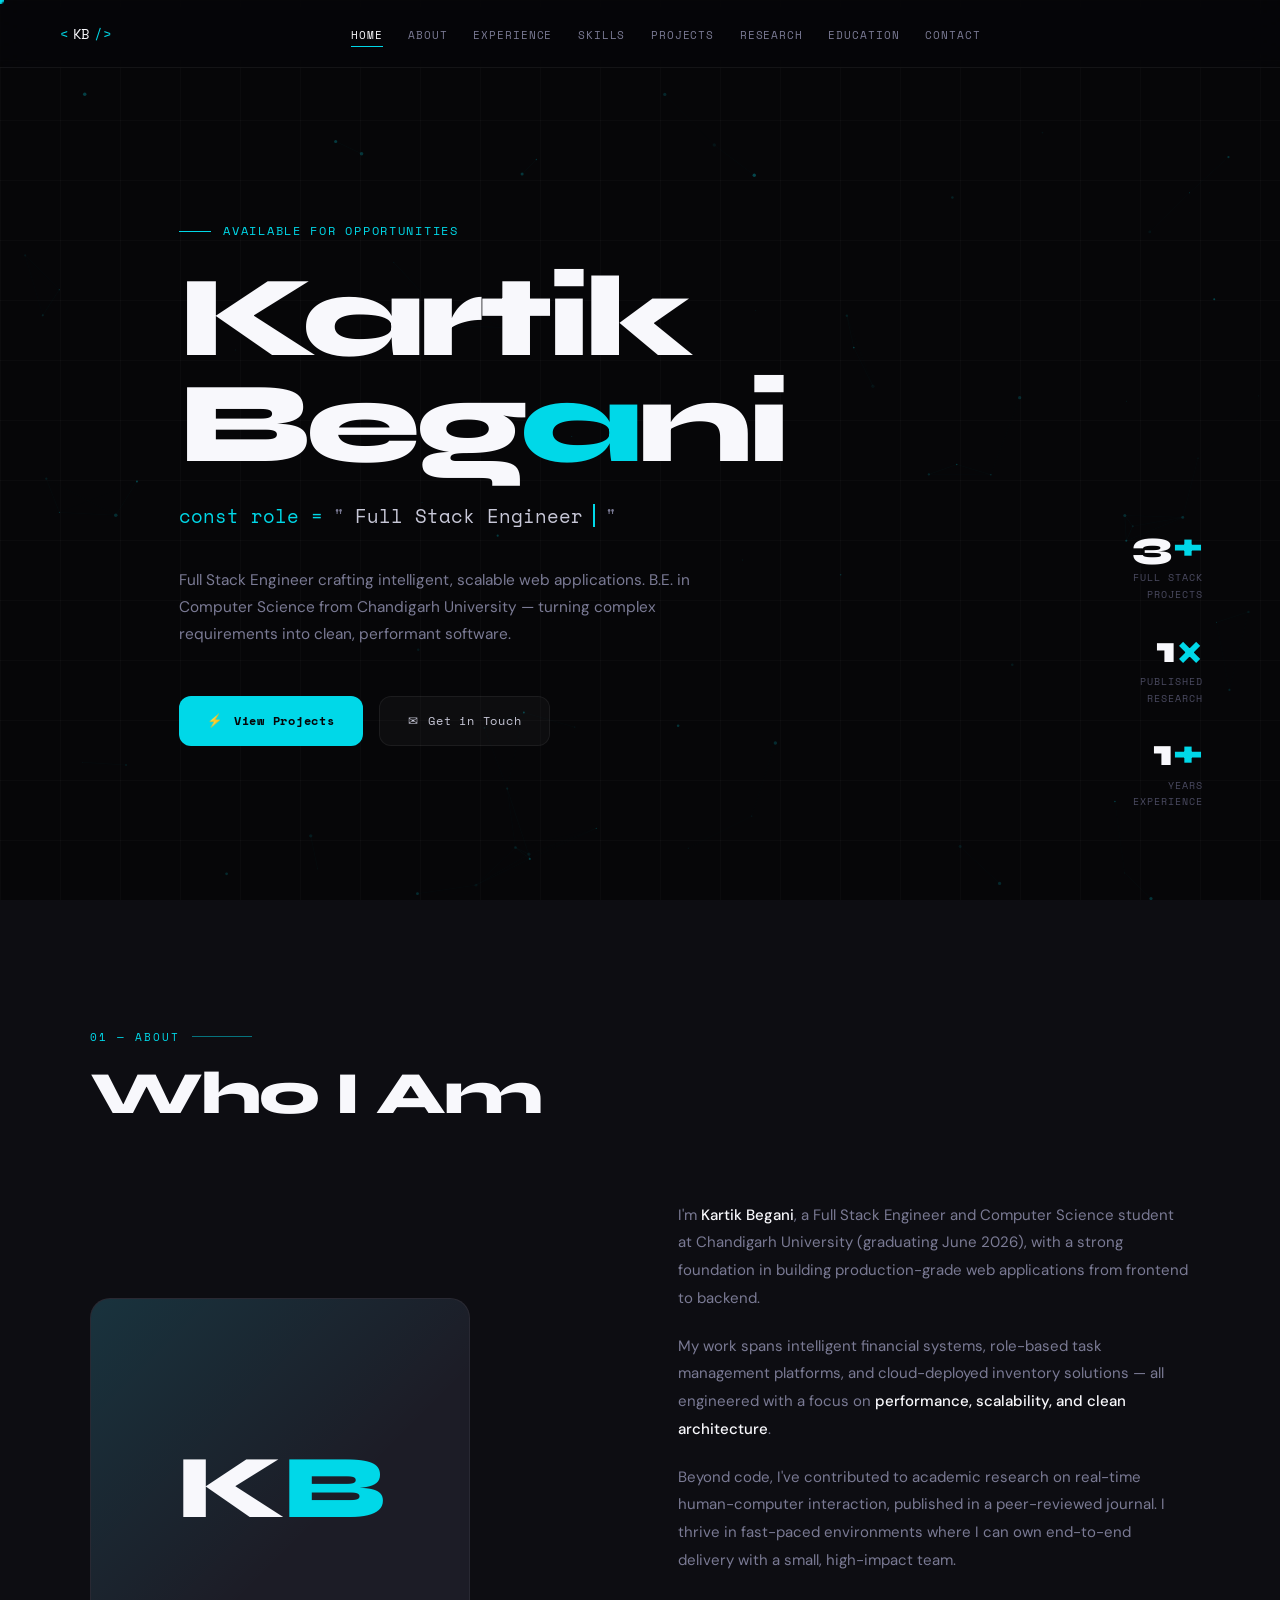
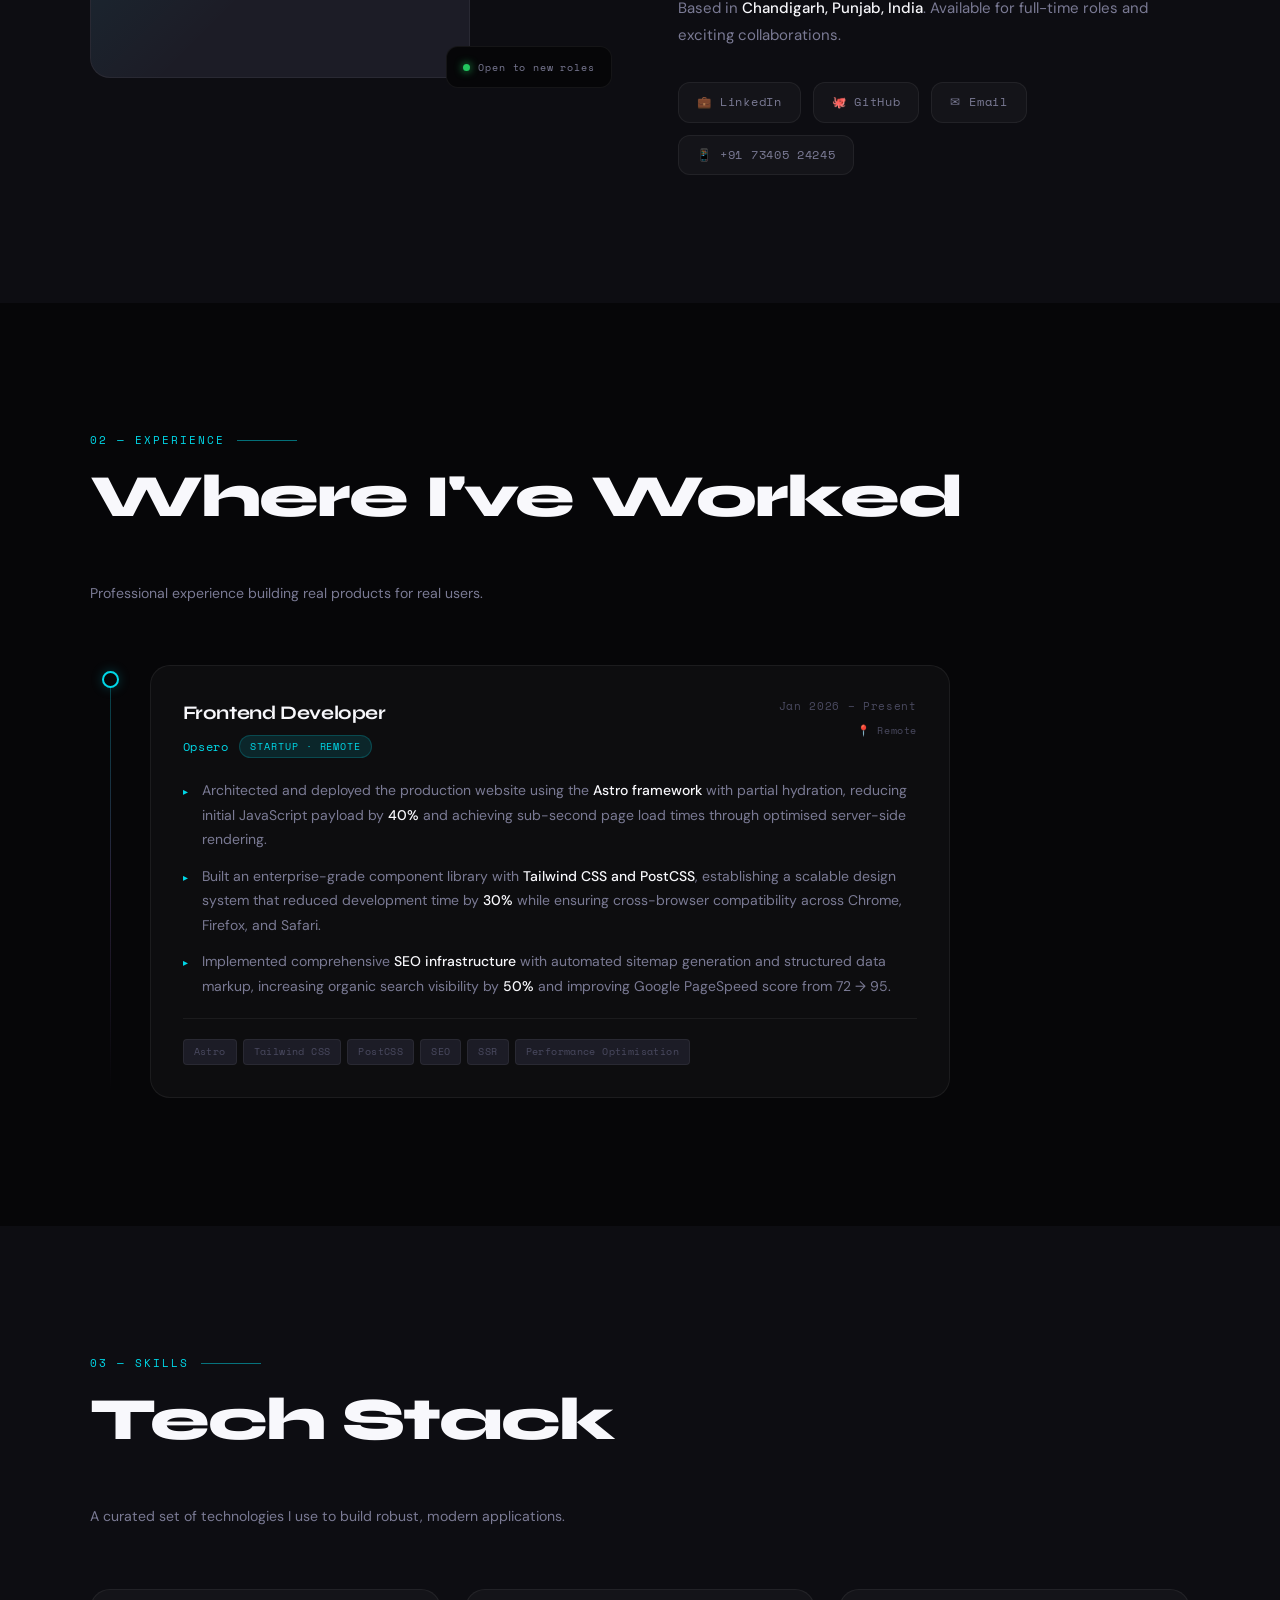
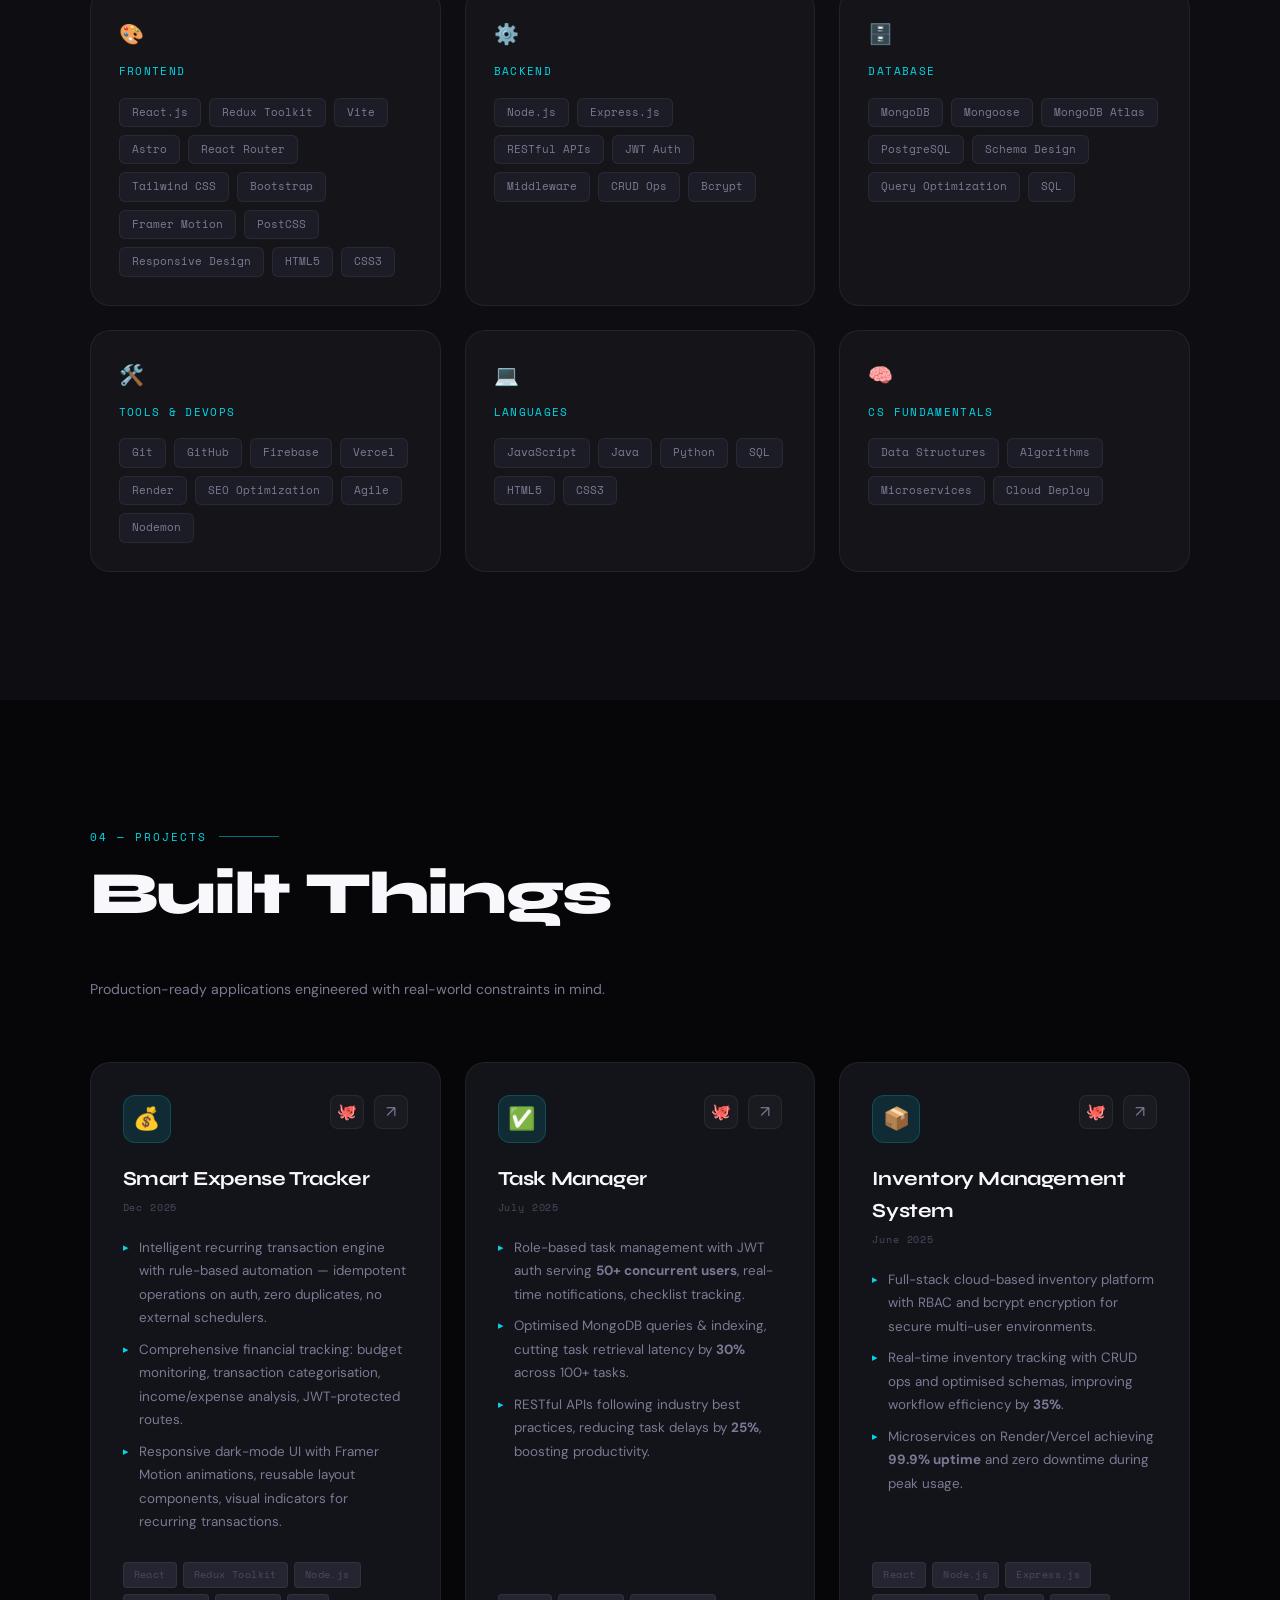
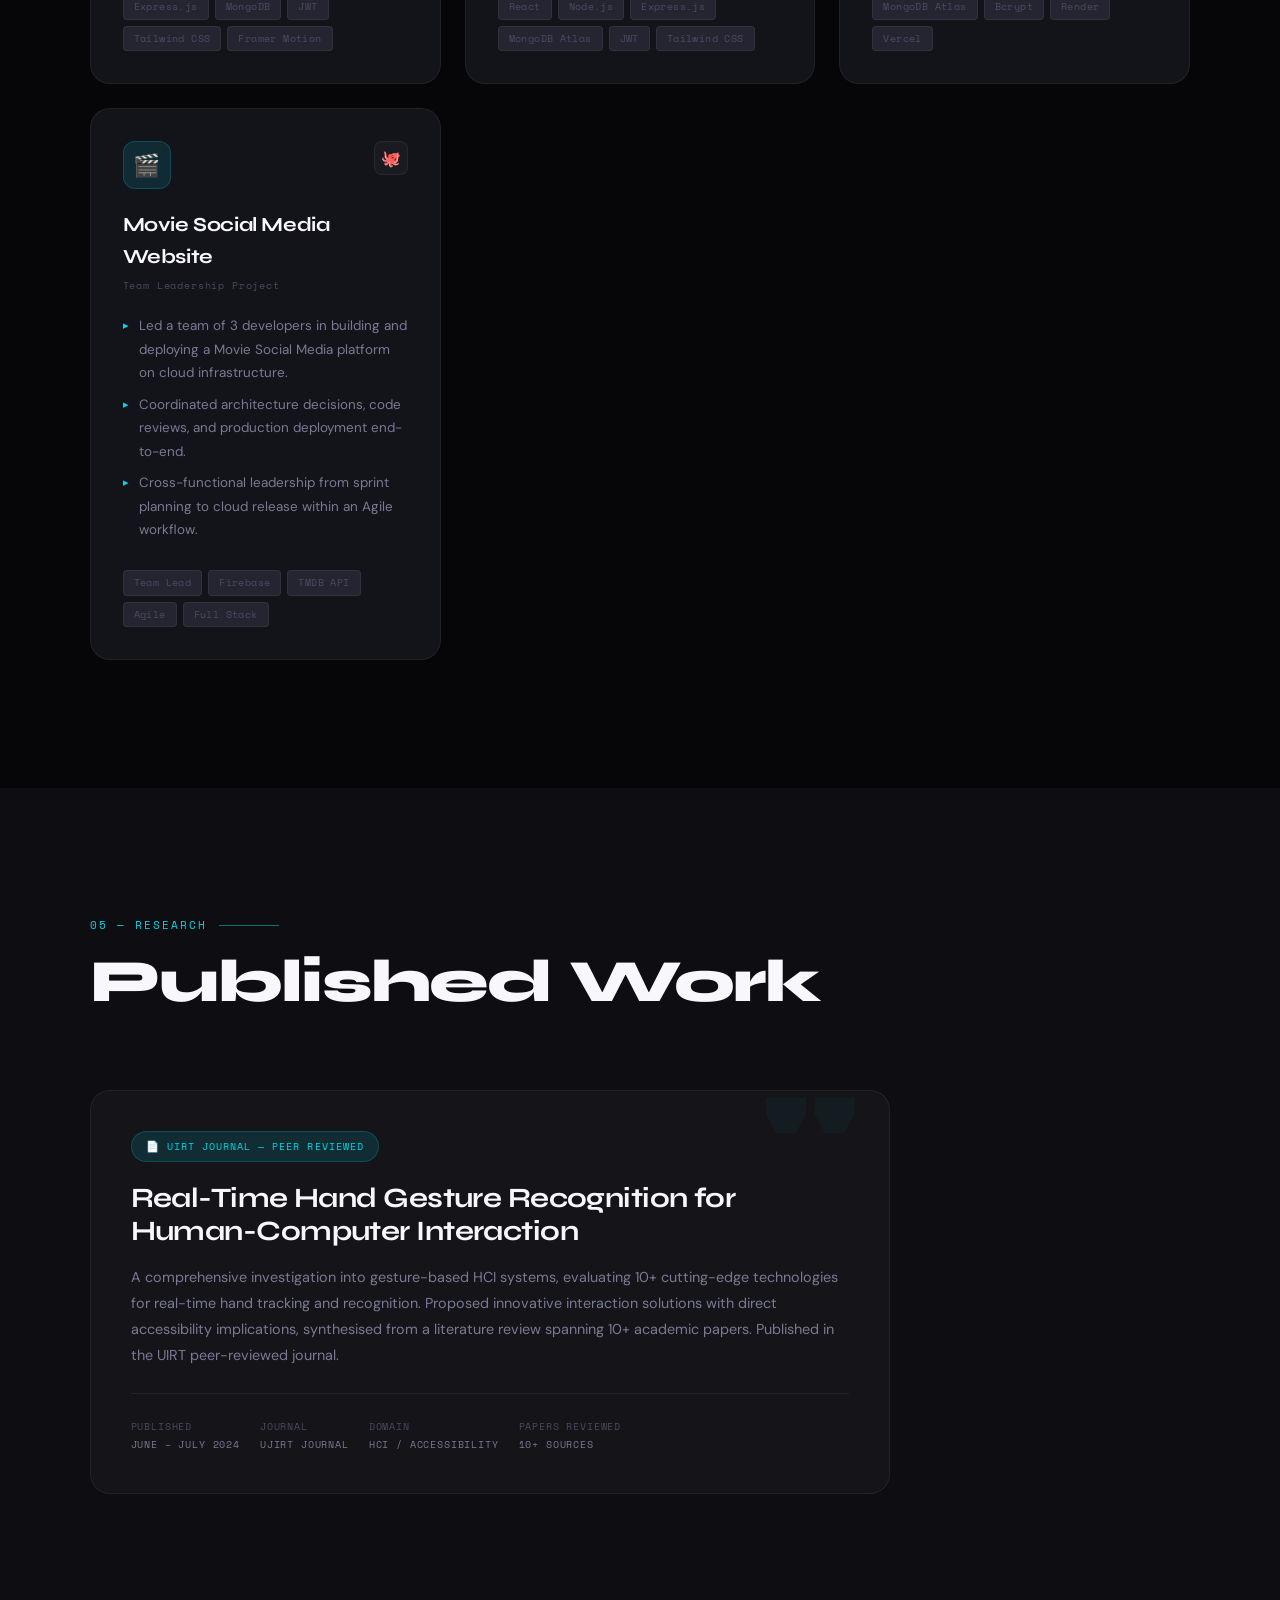
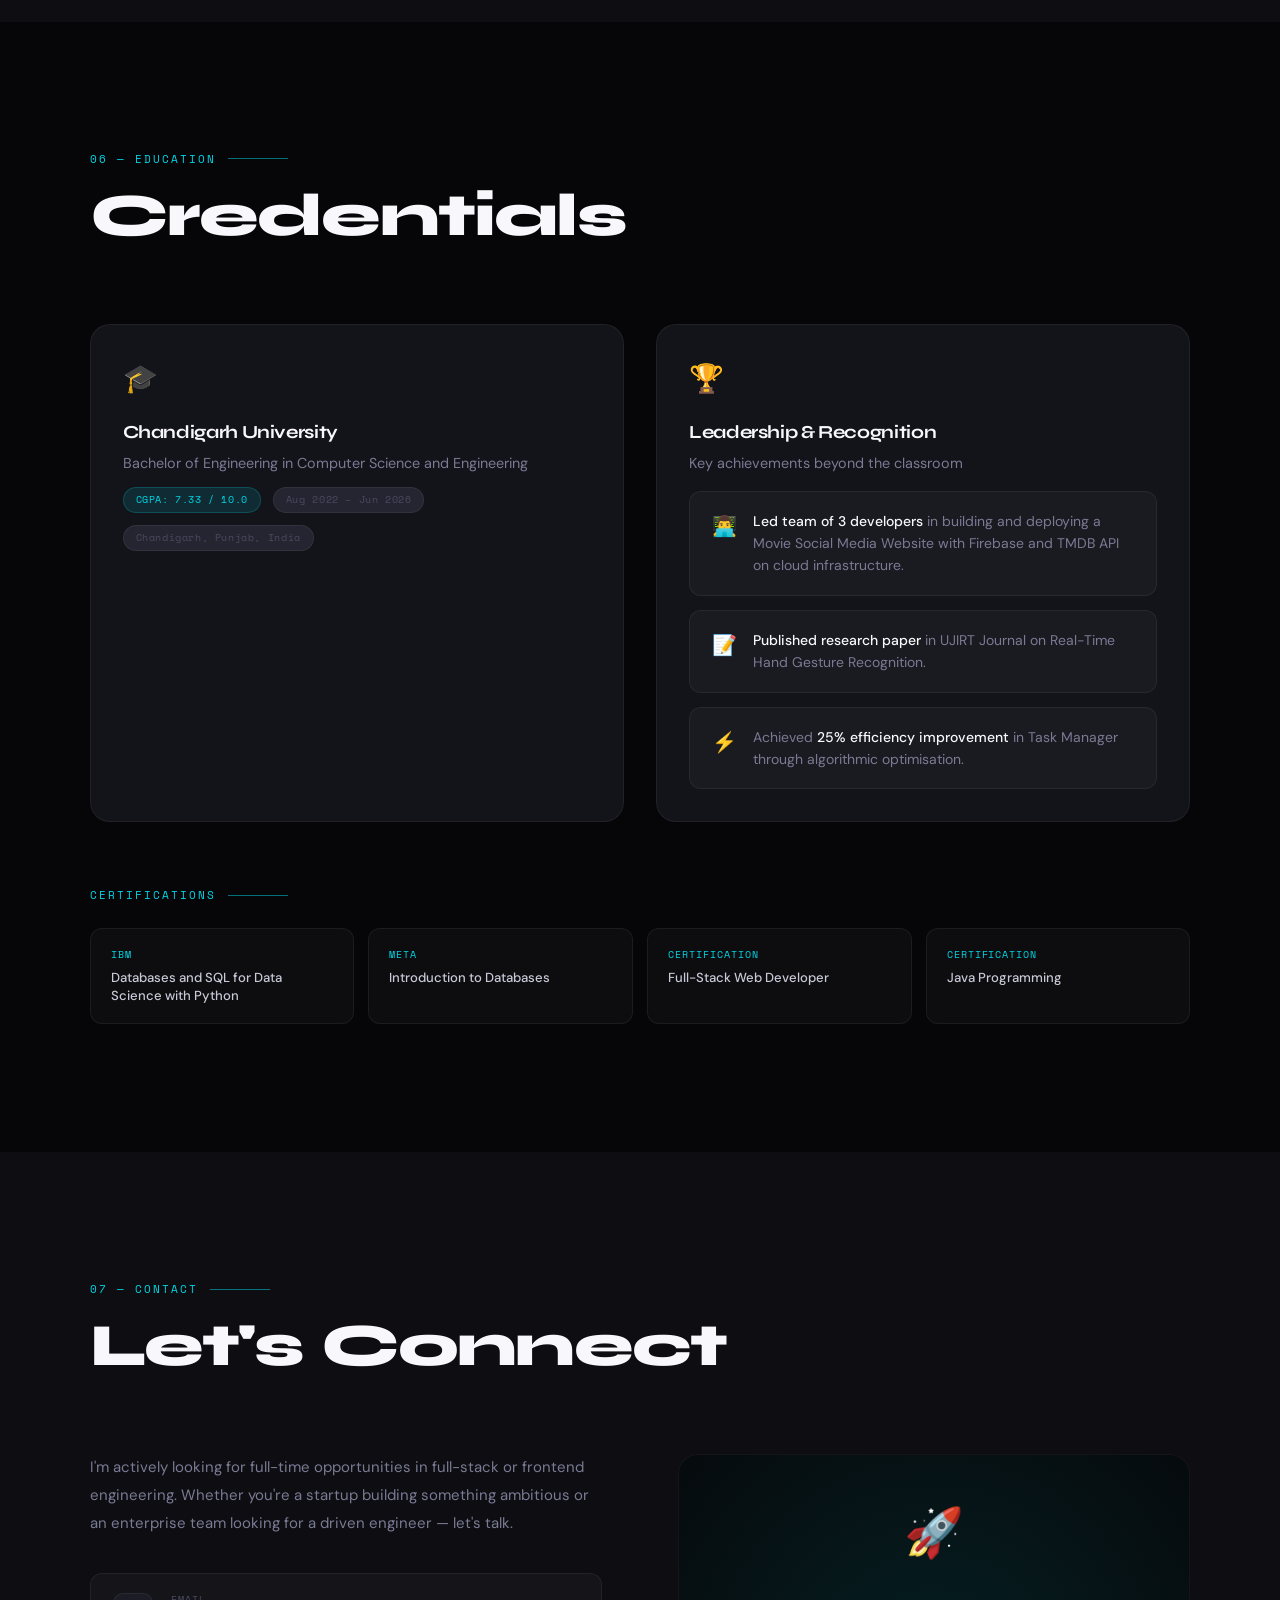
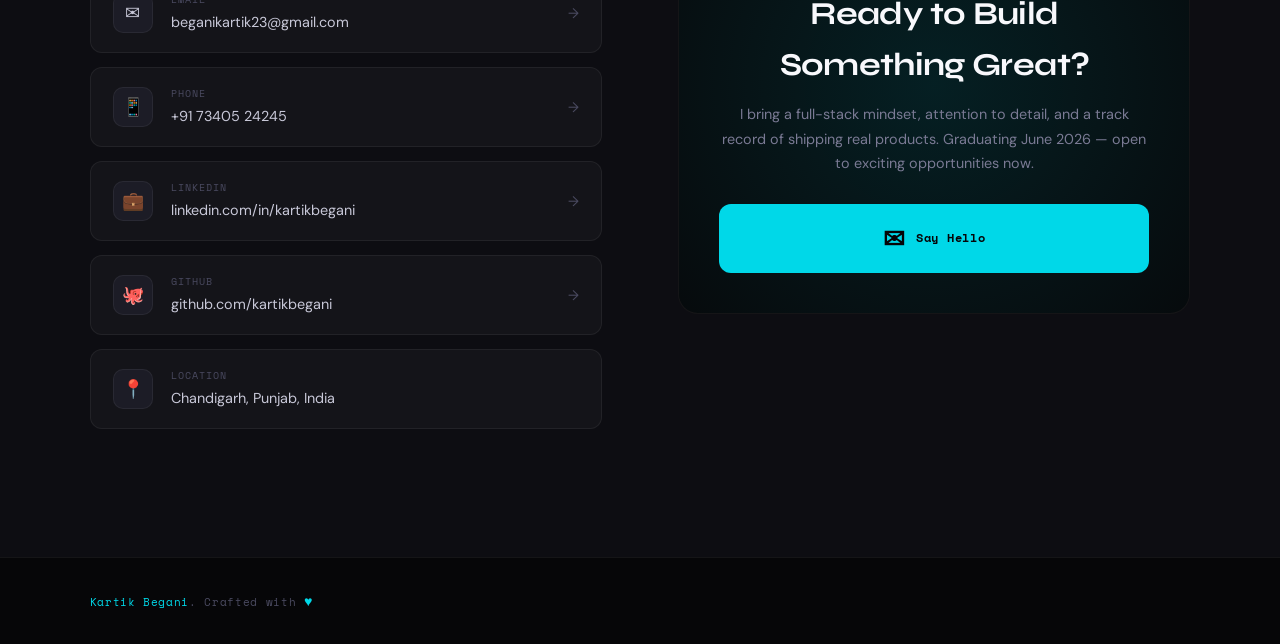
==== commit 35f1464b: "Rename kartik-portfolio.html to index.html" ====
--- a/index.html
+++ b/index.html
@@ -140,7 +140,7 @@
 
 .nav-links {
   display: flex; align-items: center;
-  gap: clamp(14px, 2vw, 32px);
+  gap: clamp(14px, 2vw, 28px);
   flex: 1; justify-content: center;
 }
 .nav-link {
@@ -190,7 +190,7 @@
   .nav-close { display: flex; }
 }
 
-@media (max-width: 768px) {
+@media (max-width: 900px) {
   .nav-links {
     position: fixed; top: 0; right: 0;
     width: 72vw; max-width: 300px; height: 100svh;
@@ -209,12 +209,9 @@
   .hamburger { display: flex; }
 }
 
-.icon-mail {
-  font-size: 26px; /* adjust as needed */
-}
-.icon-mail-2 {
-  font-size: 14px; /* adjust as needed */
-}
+.icon-mail  { font-size: 26px; }
+.icon-mail-2{ font-size: 14px; }
+
 /* ============================================================
    HERO
 ============================================================ */
@@ -365,9 +362,149 @@
 @media (max-width: 900px) { .about-grid { grid-template-columns: 1fr; } .about-avatar { max-width: 220px; } }
 
 /* ============================================================
+   EXPERIENCE
+============================================================ */
+#experience { background: var(--bg-0); }
+.experience-timeline { position: relative; max-width: 860px; }
+.experience-timeline::before {
+  content: '';
+  position: absolute;
+  left: 20px;
+  top: 8px;
+  bottom: 8px;
+  width: 1px;
+  background: linear-gradient(to bottom, var(--accent), var(--accent-2), transparent);
+  opacity: 0.3;
+}
+.exp-card {
+  position: relative;
+  padding: 0 0 48px 60px;
+}
+.exp-card:last-child { padding-bottom: 0; }
+.exp-dot {
+  position: absolute;
+  left: 12px;
+  top: 6px;
+  width: 17px; height: 17px;
+  border-radius: 50%;
+  background: var(--bg-0);
+  border: 2px solid var(--accent);
+  box-shadow: 0 0 12px var(--accent-glow);
+  z-index: 1;
+  transition: all var(--transition);
+}
+.exp-card:hover .exp-dot {
+  background: var(--accent);
+  box-shadow: 0 0 20px var(--accent-glow);
+}
+.exp-inner {
+  background: var(--surface);
+  border: 1px solid var(--border);
+  border-radius: var(--radius-lg);
+  padding: 32px;
+  transition: all var(--transition);
+  position: relative;
+  overflow: hidden;
+}
+.exp-inner::before {
+  content: '';
+  position: absolute;
+  top: 0; left: 0; right: 0;
+  height: 2px;
+  background: linear-gradient(90deg, var(--accent), var(--accent-2));
+  opacity: 0;
+  transition: opacity var(--transition);
+}
+.exp-card:hover .exp-inner {
+  border-color: var(--border-hover);
+  background: var(--surface-hover);
+  transform: translateY(-3px);
+  box-shadow: 0 20px 60px rgba(0,0,0,.3), 0 0 0 1px var(--border-hover);
+}
+.exp-card:hover .exp-inner::before { opacity: 1; }
+
+.exp-header {
+  display: flex;
+  align-items: flex-start;
+  justify-content: space-between;
+  gap: 16px;
+  margin-bottom: 20px;
+  flex-wrap: wrap;
+}
+.exp-company-wrap { display: flex; flex-direction: column; gap: 6px; }
+.exp-role {
+  font-family: var(--font-display);
+  font-size: 1.2rem;
+  font-weight: 700;
+  color: var(--text-0);
+  letter-spacing: -0.02em;
+}
+.exp-company-row { display: flex; align-items: center; gap: 10px; flex-wrap: wrap; }
+.exp-company {
+  font-family: var(--font-mono);
+  font-size: 0.75rem;
+  color: var(--accent);
+  letter-spacing: 0.06em;
+}
+.exp-type-badge {
+  padding: 3px 10px;
+  background: var(--accent-dim);
+  border: 1px solid rgba(0,216,232,.2);
+  border-radius: 20px;
+  font-family: var(--font-mono);
+  font-size: 0.6rem;
+  letter-spacing: 0.1em;
+  text-transform: uppercase;
+  color: var(--accent);
+}
+.exp-meta-right { display: flex; flex-direction: column; gap: 6px; align-items: flex-end; }
+.exp-period {
+  font-family: var(--font-mono);
+  font-size: 0.68rem;
+  color: var(--text-3);
+  letter-spacing: 0.06em;
+  white-space: nowrap;
+}
+.exp-location {
+  font-family: var(--font-mono);
+  font-size: 0.65rem;
+  color: var(--text-3);
+  letter-spacing: 0.05em;
+}
+.exp-bullets { display: flex; flex-direction: column; gap: 12px; }
+.exp-bullet {
+  display: flex;
+  align-items: flex-start;
+  gap: 14px;
+  font-size: 0.875rem;
+  color: var(--text-2);
+  line-height: 1.75;
+}
+.exp-bullet-icon {
+  color: var(--accent);
+  font-size: 0.65rem;
+  margin-top: 5px;
+  flex-shrink: 0;
+}
+.exp-bullet strong { color: var(--text-0); font-weight: 500; }
+.exp-stack { display: flex; flex-wrap: wrap; gap: 6px; margin-top: 20px; padding-top: 20px; border-top: 1px solid var(--border); }
+.exp-stack-badge {
+  padding: 4px 10px;
+  background: var(--bg-3);
+  border: 1px solid var(--border);
+  border-radius: 4px;
+  font-family: var(--font-mono);
+  font-size: 0.62rem;
+  letter-spacing: 0.04em;
+  color: var(--text-3);
+  transition: all var(--transition);
+}
+.exp-card:hover .exp-stack-badge { color: var(--text-2); border-color: rgba(0,216,232,.15); }
+
+/* ============================================================
    SKILLS
 ============================================================ */
-#skills { background: var(--bg-0); }
+#skills { background: var(--bg-1); }
 .skills-container { display: grid; grid-template-columns: repeat(auto-fit,minmax(280px,1fr)); gap: 24px; }
 .skill-group {
   background: var(--surface); border: 1px solid var(--border); border-radius: var(--radius-lg);
@@ -386,7 +523,7 @@
 /* ============================================================
    PROJECTS
 ============================================================ */
-#projects { background: var(--bg-1); }
+#projects { background: var(--bg-0); }
 .projects-grid { display: grid; grid-template-columns: repeat(auto-fit,minmax(340px,1fr)); gap: 24px; }
 .project-card {
   background: var(--bg-2); border: 1px solid var(--border); border-radius: var(--radius-lg);
@@ -417,7 +554,7 @@
 /* ============================================================
    RESEARCH
 ============================================================ */
-#research { background: var(--bg-0); }
+#research { background: var(--bg-1); }
 .research-card {
   background:var(--surface);border:1px solid var(--border);border-radius:var(--radius-lg);
   padding:40px;max-width:800px;transition:all var(--transition);position:relative;overflow:hidden;
@@ -434,7 +571,7 @@
 /* ============================================================
    EDUCATION
 ============================================================ */
-#education { background: var(--bg-1); }
+#education { background: var(--bg-0); }
 .education-grid { display:grid;grid-template-columns:1fr 1fr;gap:32px; }
 .edu-card { background:var(--bg-2);border:1px solid var(--border);border-radius:var(--radius-lg);padding:32px;transition:all var(--transition);position:relative;overflow:hidden; }
 .edu-card::before { content:'';position:absolute;bottom:0;left:0;right:0;height:2px;background:linear-gradient(90deg,var(--accent),var(--accent-2));opacity:0;transition:opacity var(--transition); }
@@ -462,7 +599,7 @@
 /* ============================================================
    CONTACT
 ============================================================ */
-#contact { background: var(--bg-0); }
+#contact { background: var(--bg-1); }
 .contact-layout { display:grid;grid-template-columns:1fr 1fr;gap:clamp(40px,6vw,100px);align-items:start; }
 .contact-intro { font-size:clamp(15px,1.1vw,17px);color:var(--text-2);line-height:1.85;margin-bottom:36px; }
 .contact-links { display:flex;flex-direction:column;gap:14px; }
@@ -477,7 +614,7 @@
 .contact-link-item:hover .contact-link-value { color:var(--text-0); }
 .contact-link-arrow { color:var(--text-3);font-size:14px;transition:transform var(--transition); }
 .contact-link-item:hover .contact-link-arrow { transform:translateX(4px);color:var(--accent); }
-.contact-cta { background:var(--bg-1);border:1px solid var(--border);border-radius:var(--radius-lg);padding:40px;text-align:center;position:relative;overflow:hidden; }
+.contact-cta { background:var(--bg-0);border:1px solid var(--border);border-radius:var(--radius-lg);padding:40px;text-align:center;position:relative;overflow:hidden; }
 .contact-cta::before { content:'';position:absolute;top:-50%;left:-50%;width:200%;height:200%;background:radial-gradient(circle,var(--accent-dim) 0%,transparent 60%);animation:rotateBg 20s linear infinite; }
 @keyframes rotateBg { to{transform:rotate(360deg)} }
 .contact-cta-content { position:relative;z-index:1; }
@@ -489,7 +626,7 @@
 /* ============================================================
    FOOTER
 ============================================================ */
-footer { background:var(--bg-1);border-top:1px solid var(--border);padding:32px clamp(24px,7vw,120px);display:flex;align-items:center;justify-content:space-between;flex-wrap:wrap;gap:16px; }
+footer { background:var(--bg-0);border-top:1px solid var(--border);padding:32px clamp(24px,7vw,120px);display:flex;align-items:center;justify-content:space-between;flex-wrap:wrap;gap:16px; }
 .footer-text { font-family:var(--font-mono);font-size:.68rem;letter-spacing:.06em;color:var(--text-3); }
 .footer-text span { color:var(--accent); }
 .footer-links { display:flex;gap:20px; }
@@ -515,13 +652,14 @@
 
   <ul class="nav-links" id="nav-links">
     <button class="nav-close" id="nav-close" aria-label="Close menu">✕</button>
-    <li><a href="#hero"      class="nav-link active">Home</a></li>
-    <li><a href="#about"     class="nav-link">About</a></li>
-    <li><a href="#skills"    class="nav-link">Skills</a></li>
-    <li><a href="#projects"  class="nav-link">Projects</a></li>
-    <li><a href="#research"  class="nav-link">Research</a></li>
-    <li><a href="#education" class="nav-link">Education</a></li>
-    <li><a href="#contact"   class="nav-link">Contact</a></li>
+    <li><a href="#hero"       class="nav-link active">Home</a></li>
+    <li><a href="#about"      class="nav-link">About</a></li>
+    <li><a href="#experience" class="nav-link">Experience</a></li>
+    <li><a href="#skills"     class="nav-link">Skills</a></li>
+    <li><a href="#projects"   class="nav-link">Projects</a></li>
+    <li><a href="#research"   class="nav-link">Research</a></li>
+    <li><a href="#education"  class="nav-link">Education</a></li>
+    <li><a href="#contact"    class="nav-link">Contact</a></li>
   </ul>
 
   <div class="nav-actions">
@@ -554,6 +692,7 @@
   <div class="hero-stats">
     <div class="stat-item"><div class="stat-num">3<span class="accent">+</span></div><div class="stat-label">Full Stack<br>Projects</div></div>
     <div class="stat-item"><div class="stat-num">1<span class="accent">×</span></div><div class="stat-label">Published<br>Research</div></div>
+    <div class="stat-item"><div class="stat-num">1<span class="accent">+</span></div><div class="stat-label">Years<br>Experience</div></div>
   </div>
 </section>
 
@@ -581,9 +720,63 @@
   </div>
 </section>
 
+<!-- ===== EXPERIENCE ===== -->
+<section id="experience">
+  <div class="section-label">02 — Experience</div>
+  <h2 class="section-title reveal">Where I've Worked</h2>
+  <p class="section-subtitle reveal reveal-delay-1">Professional experience building real products for real users.</p>
+
+  <div class="experience-timeline">
+
+    <div class="exp-card reveal reveal-delay-2">
+      <div class="exp-dot"></div>
+      <div class="exp-inner">
+        <div class="exp-header">
+          <div class="exp-company-wrap">
+            <div class="exp-role">Frontend Developer</div>
+            <div class="exp-company-row">
+              <span class="exp-company">Opsero</span>
+              <span class="exp-type-badge">Startup · Remote</span>
+            </div>
+          </div>
+          <div class="exp-meta-right">
+            <span class="exp-period">Jan 2026 – Present</span>
+            <span class="exp-location">📍 Remote</span>
+          </div>
+        </div>
+
+        <div class="exp-bullets">
+          <div class="exp-bullet">
+            <span class="exp-bullet-icon">▸</span>
+            <span>Architected and deployed the production website using the <strong>Astro framework</strong> with partial hydration, reducing initial JavaScript payload by <strong>40%</strong> and achieving sub-second page load times through optimised server-side rendering.</span>
+          </div>
+          <div class="exp-bullet">
+            <span class="exp-bullet-icon">▸</span>
+            <span>Built an enterprise-grade component library with <strong>Tailwind CSS and PostCSS</strong>, establishing a scalable design system that reduced development time by <strong>30%</strong> while ensuring cross-browser compatibility across Chrome, Firefox, and Safari.</span>
+          </div>
+          <div class="exp-bullet">
+            <span class="exp-bullet-icon">▸</span>
+            <span>Implemented comprehensive <strong>SEO infrastructure</strong> with automated sitemap generation and structured data markup, increasing organic search visibility by <strong>50%</strong> and improving Google PageSpeed score from 72 → 95.</span>
+          </div>
+        </div>
+
+        <div class="exp-stack">
+          <span class="exp-stack-badge">Astro</span>
+          <span class="exp-stack-badge">Tailwind CSS</span>
+          <span class="exp-stack-badge">PostCSS</span>
+          <span class="exp-stack-badge">SEO</span>
+          <span class="exp-stack-badge">SSR</span>
+          <span class="exp-stack-badge">Performance Optimisation</span>
+        </div>
+      </div>
+    </div>
+
+  </div>
+</section>
+
 <!-- ===== SKILLS ===== -->
 <section id="skills">
-  <div class="section-label">02 — Skills</div>
+  <div class="section-label">03 — Skills</div>
   <h2 class="section-title reveal">Tech Stack</h2>
   <p class="section-subtitle reveal reveal-delay-1">A curated set of technologies I use to build robust, modern applications.</p>
   <div class="skills-container">
@@ -592,7 +785,7 @@
       <div class="skill-tags">
         <span class="skill-tag">React.js</span><span class="skill-tag">Redux Toolkit</span><span class="skill-tag">Vite</span><span class="skill-tag">Astro</span>
         <span class="skill-tag">React Router</span><span class="skill-tag">Tailwind CSS</span><span class="skill-tag">Bootstrap</span>
-        <span class="skill-tag">Framer Motion</span><span class="skill-tag">Responsive Design</span><span class="skill-tag">HTML5</span><span class="skill-tag">CSS3</span>
+        <span class="skill-tag">Framer Motion</span><span class="skill-tag">PostCSS</span><span class="skill-tag">Responsive Design</span><span class="skill-tag">HTML5</span><span class="skill-tag">CSS3</span>
       </div>
     </div>
     <div class="skill-group reveal reveal-delay-2">
@@ -613,8 +806,8 @@
       <div class="skill-group-icon">🛠️</div><div class="skill-group-title">Tools & DevOps</div>
       <div class="skill-tags">
         <span class="skill-tag">Git</span><span class="skill-tag">GitHub</span>
-        <span class="skill-tag">Firebase</span><span class="skill-tag">Vercel</span>
-        <span class="skill-tag">Nodemon</span>
+        <span class="skill-tag">Firebase</span><span class="skill-tag">Vercel</span><span class="skill-tag">Render</span>
+        <span class="skill-tag">SEO Optimization</span><span class="skill-tag">Agile</span><span class="skill-tag">Nodemon</span>
       </div>
     </div>
     <div class="skill-group reveal reveal-delay-5">
@@ -636,7 +829,7 @@
 
 <!-- ===== PROJECTS ===== -->
 <section id="projects">
-  <div class="section-label">03 — Projects</div>
+  <div class="section-label">04 — Projects</div>
   <h2 class="section-title reveal">Built Things</h2>
   <p class="section-subtitle reveal reveal-delay-1">Production-ready applications engineered with real-world constraints in mind.</p>
   <div class="projects-grid">
@@ -644,8 +837,7 @@
     <div class="project-card reveal reveal-delay-1">
       <div class="project-header">
         <div class="project-icon">💰</div>
-        <div class="project-links"><a href="#" class="project-link-btn">🐙</a><a href="https://smart-expense-tracker-frontend-roan.vercel.app/" target="_blank"
-  rel="noopener noreferrer" class="project-link-btn">↗</a></div>
+        <div class="project-links"><a href="#" class="project-link-btn">🐙</a><a href="https://smart-expense-tracker-frontend-roan.vercel.app/" target="_blank" rel="noopener noreferrer" class="project-link-btn">↗</a></div>
       </div>
       <div><div class="project-title">Smart Expense Tracker</div><div class="project-date">Dec 2025</div></div>
       <ul class="project-desc">
@@ -706,7 +898,7 @@
         <li>Cross-functional leadership from sprint planning to cloud release within an Agile workflow.</li>
       </ul>
       <div class="project-stack">
-        <span class="stack-badge">Team Lead</span><span class="stack-badge">Cloud Infra</span><span class="stack-badge">Agile</span><span class="stack-badge">Full Stack</span>
+        <span class="stack-badge">Team Lead</span><span class="stack-badge">Firebase</span><span class="stack-badge">TMDB API</span><span class="stack-badge">Agile</span><span class="stack-badge">Full Stack</span>
       </div>
     </div>
 
@@ -715,7 +907,7 @@
 
 <!-- ===== RESEARCH ===== -->
 <section id="research">
-  <div class="section-label">04 — Research</div>
+  <div class="section-label">05 — Research</div>
   <h2 class="section-title reveal">Published Work</h2>
   <div class="research-card reveal reveal-delay-1">
     <div class="research-journal">📄 UIRT Journal — Peer Reviewed</div>
@@ -732,7 +924,7 @@
 
 <!-- ===== EDUCATION ===== -->
 <section id="education">
-  <div class="section-label">05 — Education</div>
+  <div class="section-label">06 — Education</div>
   <h2 class="section-title reveal">Credentials</h2>
   <div class="education-grid" style="margin-bottom:clamp(40px,5vw,72px)">
     <div class="edu-card reveal reveal-delay-1">
@@ -750,7 +942,7 @@
       <div class="edu-school">Leadership & Recognition</div>
       <div class="edu-degree">Key achievements beyond the classroom</div>
       <div class="achievements-list" style="margin-top:16px">
-        <div class="achievement-item"><span class="achievement-icon">👨‍💻</span><div class="achievement-text"><strong>Led team of 3 developers</strong> in building and deploying a Movie Social Media Website on cloud infrastructure.</div></div>
+        <div class="achievement-item"><span class="achievement-icon">👨‍💻</span><div class="achievement-text"><strong>Led team of 3 developers</strong> in building and deploying a Movie Social Media Website with Firebase and TMDB API on cloud infrastructure.</div></div>
         <div class="achievement-item"><span class="achievement-icon">📝</span><div class="achievement-text"><strong>Published research paper</strong> in UJIRT Journal on Real-Time Hand Gesture Recognition.</div></div>
         <div class="achievement-item"><span class="achievement-icon">⚡</span><div class="achievement-text">Achieved <strong>25% efficiency improvement</strong> in Task Manager through algorithmic optimisation.</div></div>
       </div>
@@ -768,11 +960,11 @@
 
 <!-- ===== CONTACT ===== -->
 <section id="contact">
-  <div class="section-label">06 — Contact</div>
+  <div class="section-label">07 — Contact</div>
   <h2 class="section-title reveal">Let's Connect</h2>
   <div class="contact-layout">
     <div>
-      <p class="contact-intro reveal reveal-delay-1">I'm actively looking for full-time opportunities in full-stack or backend engineering. Whether you're a startup building something ambitious or an enterprise team looking for a driven engineer — let's talk.</p>
+      <p class="contact-intro reveal reveal-delay-1">I'm actively looking for full-time opportunities in full-stack or frontend engineering. Whether you're a startup building something ambitious or an enterprise team looking for a driven engineer — let's talk.</p>
       <div class="contact-links reveal reveal-delay-2">
         <a href="mailto:beganikartik23@gmail.com" class="contact-link-item">
           <div class="contact-link-icon">✉</div>
@@ -930,7 +1122,7 @@
 }).observe(canvas);
 
 /* ── Typing effect ──────────────────────────────────── */
-var phrases = ['Full Stack Engineer','MERN Stack Developer','Backend Architect'];
+var phrases = ['Full Stack Engineer','Frontend Developer','MERN Stack Developer','Backend Architect'];
 var pI = 0, cI = 0, del = false;
 var typedEl = document.getElementById('typed-title');
 function typeNext() {
@@ -963,7 +1155,7 @@
 })();
 
 /* Enlarge ring on interactive targets */
-document.querySelectorAll('a, button, .skill-tag, .project-card, .cert-card, .contact-link-item, .social-link').forEach(function(el) {
+document.querySelectorAll('a, button, .skill-tag, .project-card, .cert-card, .contact-link-item, .social-link, .exp-inner').forEach(function(el) {
   el.addEventListener('mouseenter', function() { document.body.classList.add('cursor-hover'); });
   el.addEventListener('mouseleave', function() { document.body.classList.remove('cursor-hover'); });
 });
@@ -980,14 +1172,9 @@
 /* ── Smooth scroll ──────────────────────────────────── */
 document.querySelectorAll('a[href^="#"]').forEach(function(a) {
   a.addEventListener('click', function(e) {
-
     const href = this.getAttribute('href');
-
-    // allow normal links
     if (!href.startsWith('#')) return;
-
     const target = document.querySelector(href);
-
     if (target) {
       e.preventDefault();
       window.scrollTo({
